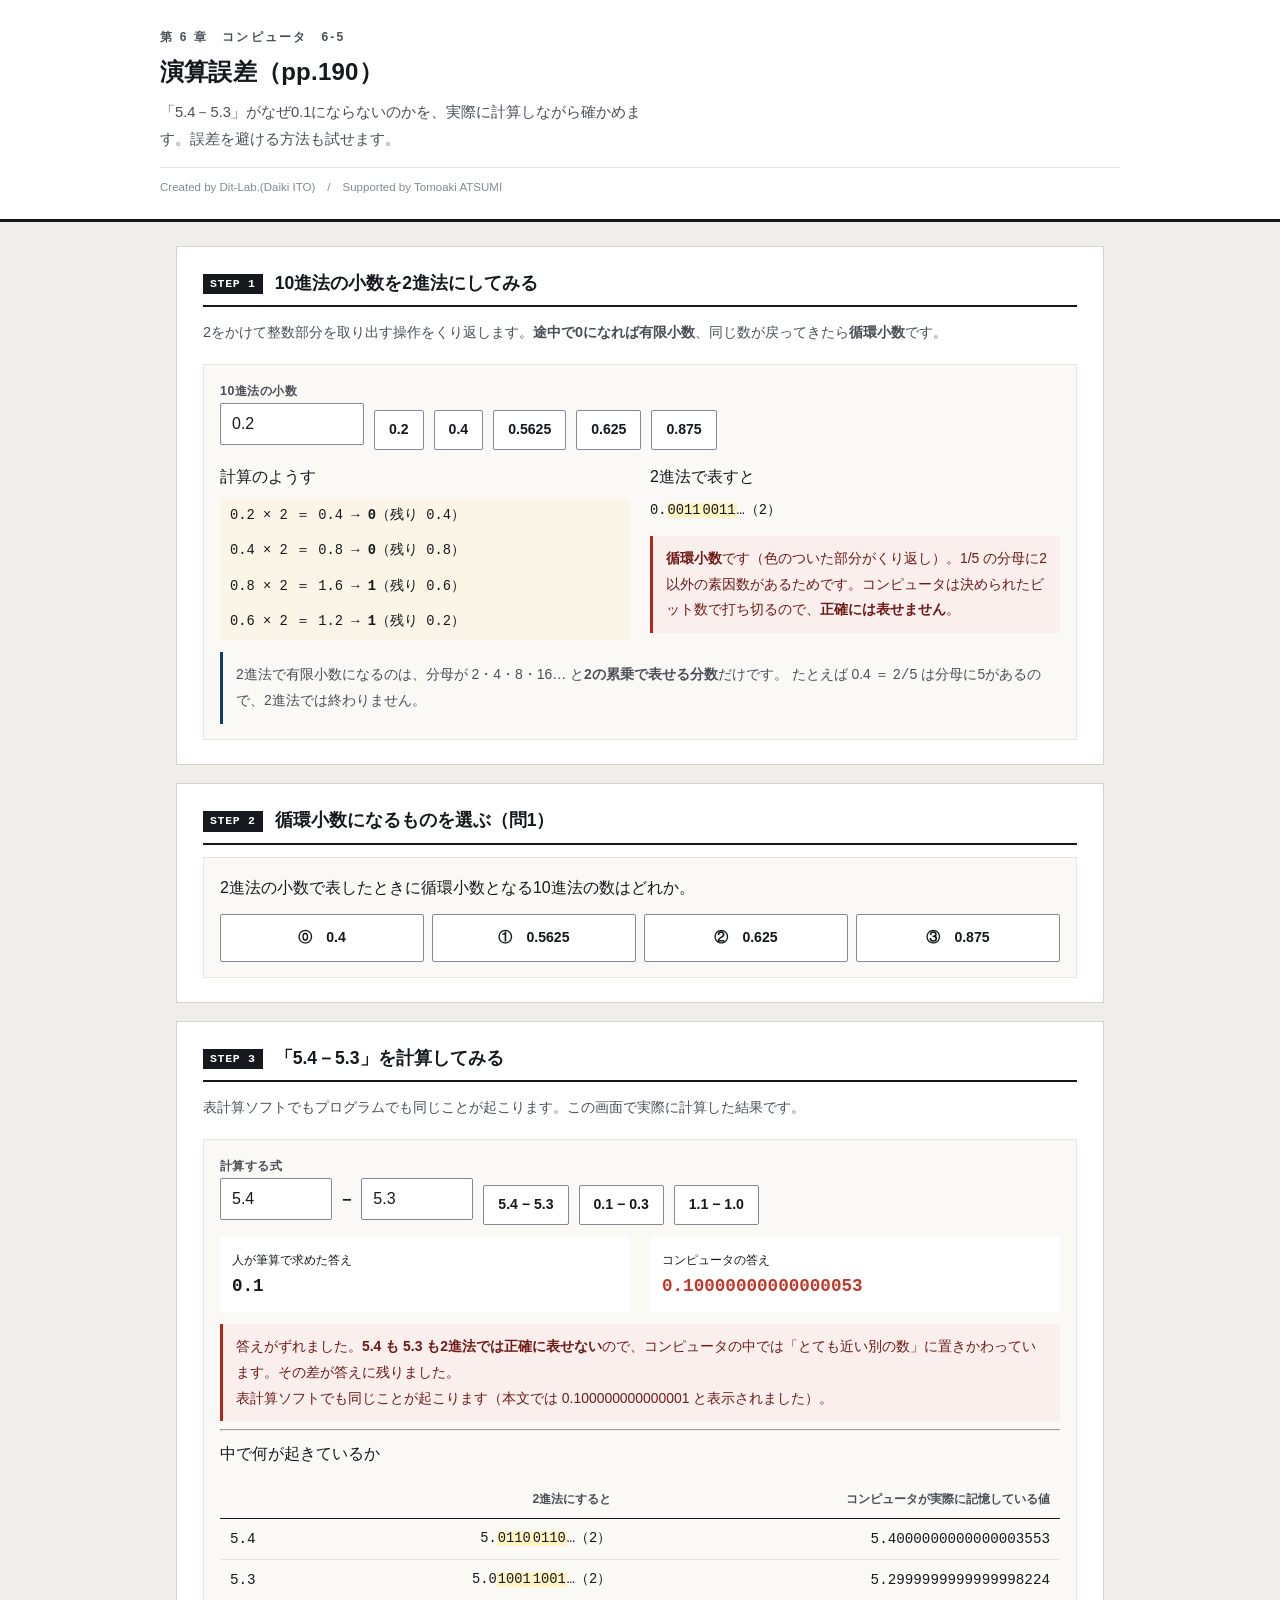
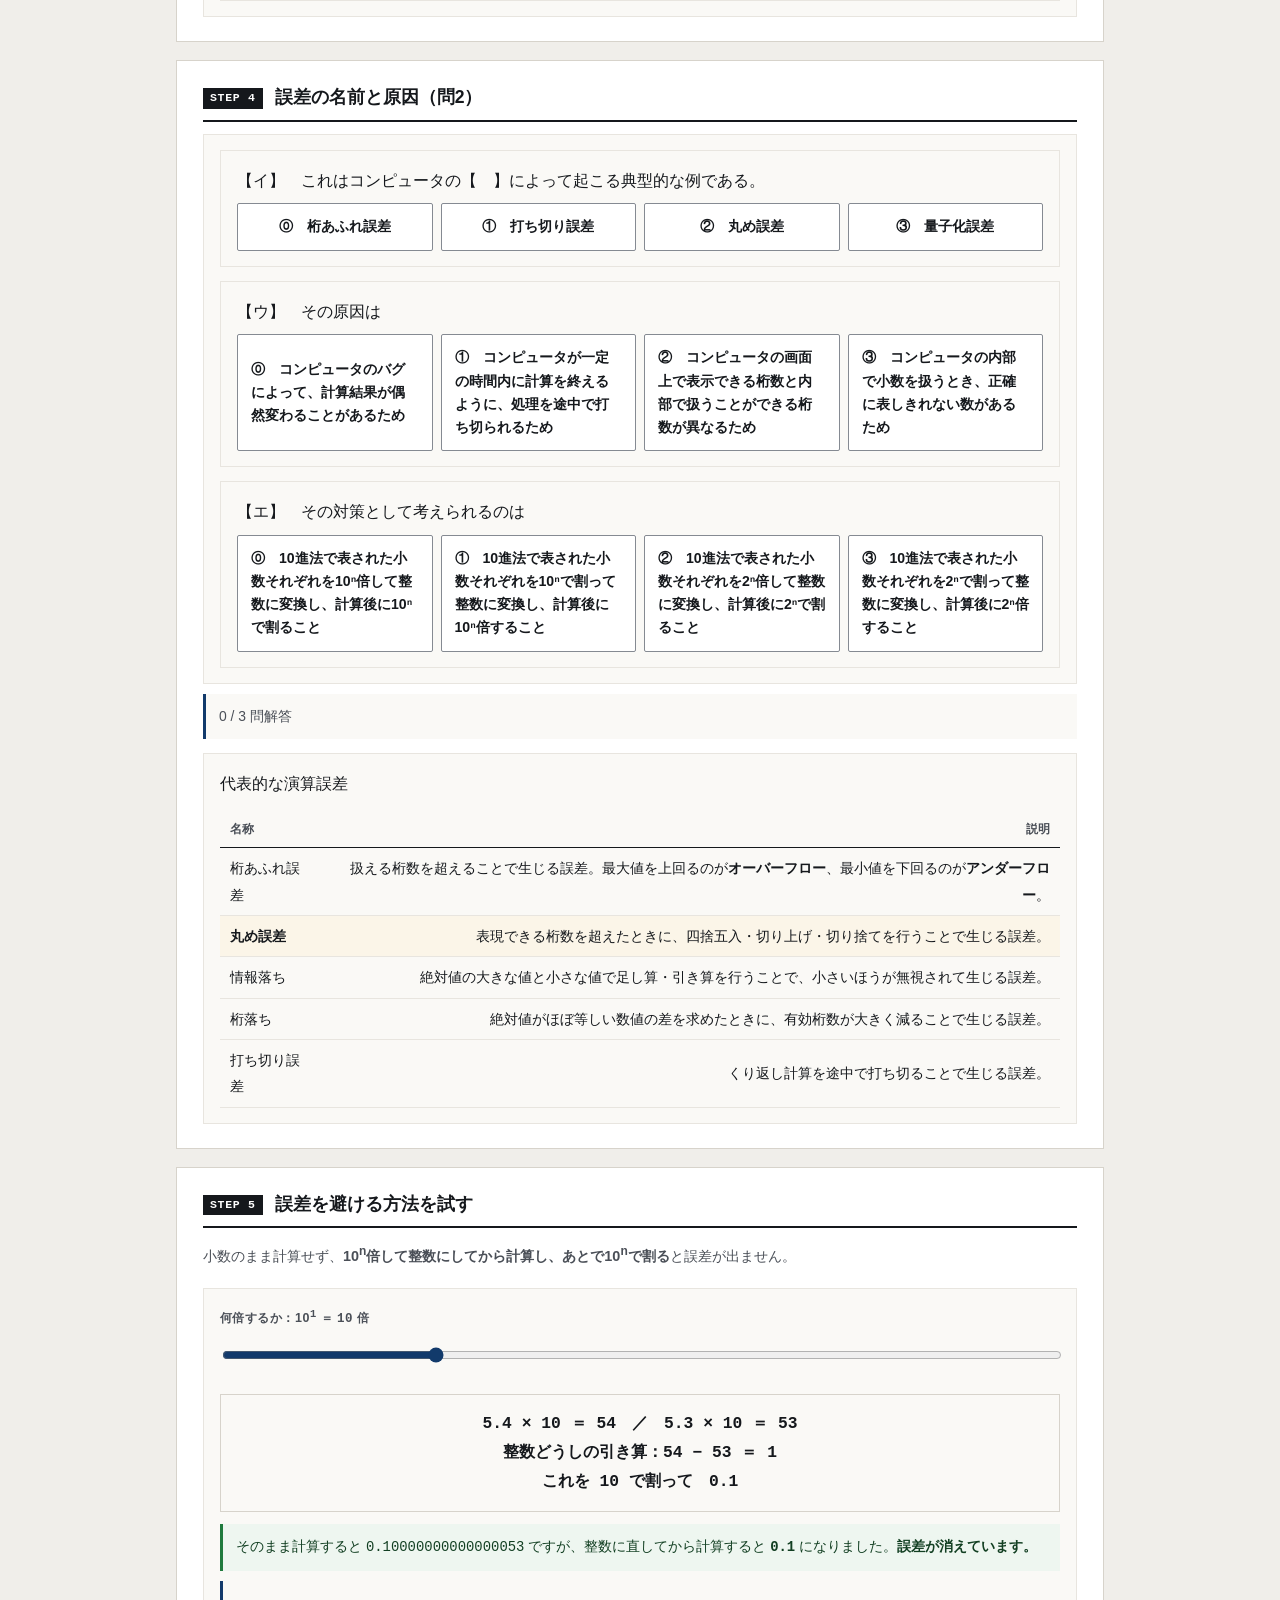
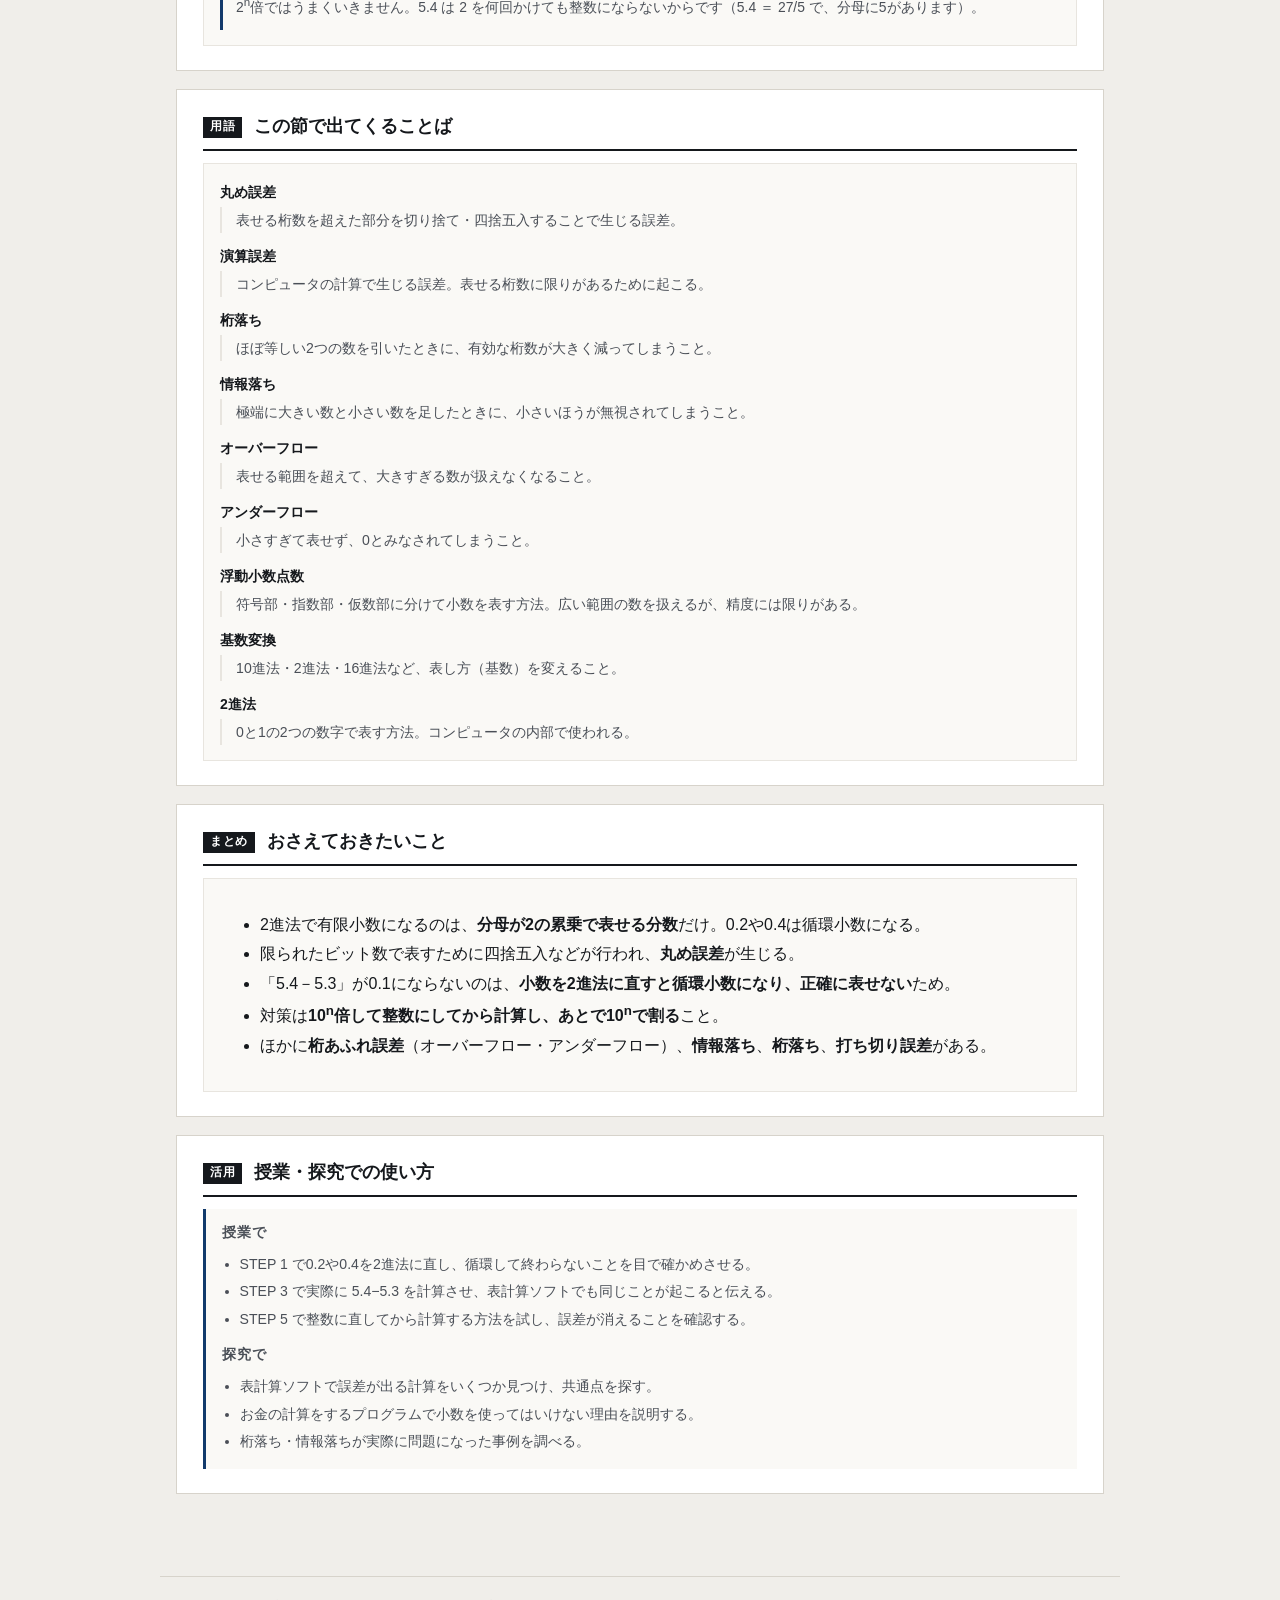
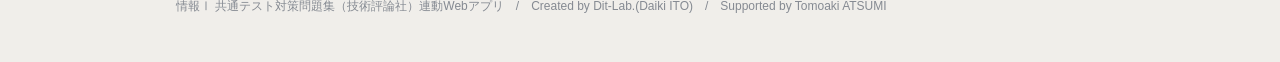
==== index.html @ af819f55 "feat: Streamlit版を静的Webアプリ化。2進法展開の循環判定・5.4−5.3の実演・整数化による回避を体験できるよう対応" ====
<!DOCTYPE html>
<html lang="ja">
<head>
<meta charset="UTF-8">
<meta name="viewport" content="width=device-width, initial-scale=1.0">
<title>演算誤差｜情報Ⅰ共通テスト対策問題集</title>
<meta name="description" content="「5.4－5.3」がなぜ0.1にならないのかを、実際に計算しながら確かめます。誤差を避ける方法も試せます。">
<link rel="icon" href="data:image/svg+xml,%3Csvg xmlns=%22http://www.w3.org/2000/svg%22 viewBox=%220 0 32 32%22%3E%3Crect width=%2232%22 height=%2232%22 fill=%22%2315181c%22/%3E%3Ctext x=%2216%22 y=%2222%22 font-size=%2218%22 font-family=%22monospace%22 fill=%22%23fff%22 text-anchor=%22middle%22%3E01%3C/text%3E%3C/svg%3E">
<link rel="stylesheet" href="css/style.css">
<link rel="stylesheet" href="css/app.css">
</head>
<body>

<header class="app-header">
  <div class="inner">
    <span class="eyebrow">第 6 章　コンピュータ　6-5</span>
    <h1>演算誤差（pp.190）</h1>
    <p class="lead">「5.4－5.3」がなぜ0.1にならないのかを、実際に計算しながら確かめます。誤差を避ける方法も試せます。</p>
    <p class="credit">Created by Dit-Lab.(Daiki ITO)　/　Supported by Tomoaki ATSUMI</p>
  </div>
</header>

<main class="wrap">
  <section class="step" id="step1">
    <h2><span class="no">STEP 1</span>10進法の小数を2進法にしてみる</h2>
    <p class="desc">2をかけて整数部分を取り出す操作をくり返します。<strong>途中で0になれば有限小数</strong>、同じ数が戻ってきたら<strong>循環小数</strong>です。</p>
    <div class="panel">
      <div class="btn-row" style="align-items:flex-end;flex-wrap:wrap;gap:10px">
        <label class="fld" for="decIn">10進法の小数<br>
          <input type="text" id="decIn" value="0.2" class="mono" style="width:9em"></label>
        <button class="btn" data-d="0.2">0.2</button>
        <button class="btn" data-d="0.4">0.4</button>
        <button class="btn" data-d="0.5625">0.5625</button>
        <button class="btn" data-d="0.625">0.625</button>
        <button class="btn" data-d="0.875">0.875</button>
      </div>
      <div class="grid c2" style="margin-top:12px">
        <div>
          <p class="qhead" style="margin:0 0 6px">計算のようす</p>
          <div class="expand" id="expBox"></div>
        </div>
        <div>
          <p class="qhead" style="margin:0 0 6px">2進法で表すと</p>
          <div class="bitstr" id="binOut">—</div>
          <div class="note" id="expNote" style="margin-top:12px"></div>
        </div>
      </div>
      <div class="note info" style="margin-top:12px">
        2進法で有限小数になるのは、分母が 2・4・8・16… と<strong>2の累乗で表せる分数</strong>だけです。
        たとえば 0.4 ＝ <span class="mono">2/5</span> は分母に5があるので、2進法では終わりません。
      </div>
    </div>
  </section>

  <section class="step" id="step2">
    <h2><span class="no">STEP 2</span>循環小数になるものを選ぶ（問1）</h2>
    <div class="panel">
      <p class="qhead">2進法の小数で表したときに循環小数となる10進法の数はどれか。</p>
      <div id="q1Choices" class="choice4"></div>
      <div class="note" id="q1Fb" hidden style="margin-top:10px"></div>
    </div>
  </section>

  <section class="step" id="step3">
    <h2><span class="no">STEP 3</span>「5.4－5.3」を計算してみる</h2>
    <p class="desc">表計算ソフトでもプログラムでも同じことが起こります。この画面で実際に計算した結果です。</p>
    <div class="panel">
      <div class="btn-row" style="align-items:flex-end;flex-wrap:wrap;gap:10px">
        <label class="fld" for="aIn">計算する式<br>
          <input type="text" id="aIn" value="5.4" class="mono" style="width:7em"></label>
        <span style="font-weight:700;padding-bottom:10px">−</span>
        <label class="fld" for="bIn"><br>
          <input type="text" id="bIn" value="5.3" class="mono" style="width:7em"></label>
        <button class="btn" data-p="5.4,5.3">5.4 − 5.3</button>
        <button class="btn" data-p="0.1,0.3">0.1 − 0.3</button>
        <button class="btn" data-p="1.1,1.0">1.1 − 1.0</button>
      </div>
      <div class="grid c2" style="margin-top:12px">
        <div class="cmpbox"><div class="lbl">人が筆算で求めた答え</div><div class="val" id="handAns">—</div></div>
        <div class="cmpbox ng"><div class="lbl">コンピュータの答え</div><div class="val" id="compAns">—</div></div>
      </div>
      <div class="note" id="calcNote" style="margin-top:12px"></div>
      <hr class="sep">
      <p class="qhead">中で何が起きているか</p>
      <div class="tbl-scroll"><table class="tbl" id="innerTable"></table></div>
    </div>
  </section>

  <section class="step" id="step4">
    <h2><span class="no">STEP 4</span>誤差の名前と原因（問2）</h2>
    <div class="panel" id="blankBox"></div>
    <div class="note" id="blankNote" style="margin-top:10px"></div>
    <div class="panel" style="margin-top:14px">
      <p class="qhead">代表的な演算誤差</p>
      <div class="tbl-scroll"><table class="tbl" id="errTable"></table></div>
    </div>
  </section>

  <section class="step" id="step5">
    <h2><span class="no">STEP 5</span>誤差を避ける方法を試す</h2>
    <p class="desc">小数のまま計算せず、<strong>10<sup>n</sup>倍して整数にしてから計算し、あとで10<sup>n</sup>で割る</strong>と誤差が出ません。</p>
    <div class="panel">
      <label class="fld" for="nPow">何倍するか：10<sup><span class="mono" id="nPowV">1</span></sup> ＝ <span class="mono" id="nPowN">10</span> 倍</label>
      <input type="range" id="nPow" min="0" max="4" step="1" value="1">
      <div class="eqbox" id="fixEq" style="margin-top:12px">—</div>
      <div class="note" id="fixNote" style="margin-top:12px"></div>
      <div class="note info" style="margin-top:10px">
        2<sup>n</sup>倍ではうまくいきません。5.4 は 2 を何回かけても整数にならないからです（5.4 ＝ 27/5 で、分母に5があります）。
      </div>
    </div>
  </section>

  <section class="step" id="glossary">
    <h2><span class="no">用語</span>この節で出てくることば</h2>
    <div class="panel"><div id="glossBox"></div></div>
  </section>

  <section class="step" id="wrap">
    <h2><span class="no">まとめ</span>おさえておきたいこと</h2>
    <div class="panel">
      <ul class="bullets">
        <li>2進法で有限小数になるのは、<strong>分母が2の累乗で表せる分数</strong>だけ。0.2や0.4は循環小数になる。</li>
        <li>限られたビット数で表すために四捨五入などが行われ、<strong>丸め誤差</strong>が生じる。</li>
        <li>「5.4－5.3」が0.1にならないのは、<strong>小数を2進法に直すと循環小数になり、正確に表せない</strong>ため。</li>
        <li>対策は<strong>10<sup>n</sup>倍して整数にしてから計算し、あとで10<sup>n</sup>で割る</strong>こと。</li>
        <li>ほかに<strong>桁あふれ誤差</strong>（オーバーフロー・アンダーフロー）、<strong>情報落ち</strong>、<strong>桁落ち</strong>、<strong>打ち切り誤差</strong>がある。</li>
      </ul>
    </div>
  </section>

  <section class="step">
    <h2><span class="no">活用</span>授業・探究での使い方</h2>
    <div class="use-note">
      <h3>授業で</h3>
      <ul>
        <li>STEP 1 で0.2や0.4を2進法に直し、循環して終わらないことを目で確かめさせる。</li>
        <li>STEP 3 で実際に 5.4−5.3 を計算させ、表計算ソフトでも同じことが起こると伝える。</li>
        <li>STEP 5 で整数に直してから計算する方法を試し、誤差が消えることを確認する。</li>
      </ul>
      <h3 style="margin-top:12px">探究で</h3>
      <ul>
        <li>表計算ソフトで誤差が出る計算をいくつか見つけ、共通点を探す。</li>
        <li>お金の計算をするプログラムで小数を使ってはいけない理由を説明する。</li>
        <li>桁落ち・情報落ちが実際に問題になった事例を調べる。</li>
      </ul>
    </div>
  </section>

</main>

<footer class="app-footer">
  情報Ⅰ 共通テスト対策問題集（技術評論社）連動Webアプリ　/　Created by Dit-Lab.(Daiki ITO)　/　Supported by Tomoaki ATSUMI
</footer>

<script src="js/tools.js"></script>
<script src="js/chart.js"></script>
<script src="js/terms.js"></script>
<script src="js/app.js"></script>
</body>
</html>
---- css/style.css ----
/* =========================================================
   情報Ⅰ 共通テスト対策問題集 — Web アプリ共通スタイル
   紙面（参考書）に寄せた設計。装飾色は使わず、色は意味を持つときだけ。
   ========================================================= */

:root{
  --paper:#ffffff;
  --paper-2:#faf9f6;      /* うすい紙 */
  --bg:#f0eeea;           /* 台紙 */
  --ink:#15181c;
  --ink-2:#4a4f57;
  --ink-3:#858a92;
  --rule:#d7d3cb;         /* 罫線 */
  --rule-2:#e8e5df;
  --accent:#123a6b;       /* 濃紺。主要操作と現在地だけに使う */
  --accent-w:#e9eef6;
  --zero:#c0392b;         /* 左＝0 */
  --one:#1d4ed8;          /* 右＝1 */
  --ok:#1f7a3d;   --ok-bg:#eef6f0;
  --ng:#b3261e;   --ng-bg:#fbefee;
  --warn:#8a5a00; --warn-bg:#fbf5e8;
  --font:"Hiragino Kaku Gothic ProN","Hiragino Sans","Yu Gothic Medium","Yu Gothic",
         "Noto Sans JP",Meiryo,-apple-system,BlinkMacSystemFont,sans-serif;
  --mono:"SFMono-Regular",Menlo,Consolas,"Courier New",monospace;
}

*{box-sizing:border-box}
[hidden]{display:none !important}
html{-webkit-text-size-adjust:100%}
body{
  margin:0; background:var(--bg); color:var(--ink);
  font-family:var(--font); font-size:16px; line-height:1.85;
  font-feature-settings:"palt" 1;
}
h1,h2,h3,h4{line-height:1.45; margin:0; font-weight:700}
p{margin:0 0 .75em} p:last-child{margin-bottom:0}
a{color:var(--accent)}

/* ---------- 標題 ---------- */
.app-header{background:var(--paper); border-bottom:3px solid var(--ink); padding:26px 20px 20px}
.app-header .inner{max-width:960px; margin:0 auto}
.app-header .eyebrow{
  font-size:.75rem; font-weight:700; color:var(--ink-2); letter-spacing:.18em;
  display:block; margin-bottom:7px;
}
.app-header h1{font-size:1.5rem; letter-spacing:.01em}
.app-header .lead{font-size:.92rem; color:var(--ink-2); margin-top:9px; max-width:60ch}
.app-header .credit{
  font-size:.72rem; color:var(--ink-3); margin-top:14px;
  padding-top:9px; border-top:1px solid var(--rule-2);
}

/* ---------- 版面 ---------- */
.wrap{max-width:960px; margin:0 auto; padding:24px 16px 64px}
.step{background:var(--paper); border:1px solid var(--rule); padding:24px 26px; margin-bottom:18px}
.step > h2{
  display:flex; align-items:baseline; gap:12px; font-size:1.1rem;
  padding-bottom:9px; border-bottom:2px solid var(--ink); margin-bottom:12px;
}
.step > h2 .no{
  flex:none; font-family:var(--mono); font-size:.72rem; font-weight:700;
  background:var(--ink); color:var(--paper); padding:2px 7px; letter-spacing:.06em;
  position:relative; top:-2px;
}
.step > .desc{color:var(--ink-2); font-size:.9rem; margin-bottom:18px}
.step[hidden]{display:none}

.grid{display:grid; gap:20px}
.grid > *{min-width:0}          /* 子の中身で列が広がるのを防ぐ */
@media(min-width:800px){ .grid.c2{grid-template-columns:1fr 1fr} }

.panel{border:1px solid var(--rule-2); background:var(--paper-2); padding:15px 16px; min-width:0}
.panel > h3{
  font-size:.8rem; font-weight:700; color:var(--ink-2); letter-spacing:.08em;
  margin-bottom:12px; padding-bottom:6px; border-bottom:1px solid var(--rule);
}

/* ---------- 部品 ---------- */
.btn{
  appearance:none; border:1px solid var(--ink-3); background:var(--paper); color:var(--ink);
  font-family:inherit; font-size:.88rem; font-weight:700; padding:8px 14px;
  border-radius:2px; cursor:pointer; min-height:40px; line-height:1.4;
  transition:background .12s, border-color .12s, color .12s;
}
.btn:hover:not(:disabled){background:var(--accent-w); border-color:var(--accent); color:var(--accent)}
.btn:disabled{opacity:.35; cursor:not-allowed}
.btn.primary{background:var(--accent); color:var(--paper); border-color:var(--accent)}
.btn.primary:hover:not(:disabled){background:#0d2c53; color:var(--paper)}
.btn.ghost{border-color:var(--rule); color:var(--ink-2)}
.btn.sm{font-size:.8rem; padding:5px 10px; min-height:34px}
.btn-row{display:flex; flex-wrap:wrap; gap:8px; align-items:center}

/* タブ（見出し下線式） */
.seg{display:flex; gap:0; border-bottom:1px solid var(--rule)}
.seg button{
  appearance:none; border:0; background:transparent; font-family:inherit; font-size:.88rem;
  font-weight:700; color:var(--ink-3); padding:9px 4px; margin-right:26px; cursor:pointer;
  border-bottom:3px solid transparent; margin-bottom:-1px; min-height:40px;
}
.seg button:hover{color:var(--ink-2)}
.seg button[aria-pressed="true"]{color:var(--ink); border-bottom-color:var(--accent)}

label.fld{display:block; font-size:.78rem; font-weight:700; color:var(--ink-2); margin-bottom:5px; letter-spacing:.04em}
input[type=text], textarea, input[type=number]{
  width:100%; font-family:inherit; font-size:1rem; color:var(--ink);
  border:1px solid var(--ink-3); border-radius:2px; padding:9px 11px;
  background:var(--paper); min-height:42px;
}
input:focus, textarea:focus{outline:2px solid var(--accent); outline-offset:-1px; border-color:var(--accent)}
.btn:focus-visible, .seg button:focus-visible, .node-card:focus-visible{outline:2px solid var(--accent); outline-offset:2px}
textarea{resize:vertical; line-height:1.7}
.mono{font-family:var(--mono)}

table.tbl{width:100%; border-collapse:collapse; font-size:.89rem}
table.tbl th, table.tbl td{border-bottom:1px solid var(--rule-2); padding:7px 10px; text-align:right}
table.tbl th:first-child, table.tbl td:first-child{text-align:left}
table.tbl thead th{border-bottom:1.5px solid var(--ink); font-size:.76rem; color:var(--ink-2); font-weight:700; white-space:nowrap}
.tbl-scroll{overflow-x:auto; -webkit-overflow-scrolling:touch; max-width:100%}

.note{padding:10px 13px; font-size:.87rem; border-left:3px solid var(--ink-3); background:var(--paper-2)}
.note.ok{background:var(--ok-bg); border-left-color:var(--ok); color:#123f22}
.note.ng{background:var(--ng-bg); border-left-color:var(--ng); color:#6d1a15}
.note.info{background:var(--paper-2); border-left-color:var(--accent); color:var(--ink-2)}
.note.warn{background:var(--warn-bg); border-left-color:var(--warn); color:#5c3d00}
.note[hidden]{display:none}

.badge{
  display:inline-block; font-size:.72rem; font-weight:700; padding:1px 7px;
  border:1px solid var(--rule); color:var(--ink-2); background:var(--paper); letter-spacing:.04em;
}

/* 数値は罫線で仕切るだけ。カードにしない */
.metrics{display:flex; flex-wrap:wrap; gap:0; border-top:1px solid var(--rule)}
.metric{flex:1 1 130px; padding:11px 14px 11px 0; border-right:1px solid var(--rule-2)}
.metric:last-child{border-right:0}
.metric .k{font-size:.74rem; color:var(--ink-3); font-weight:700; letter-spacing:.05em}
.metric .v{font-size:1.6rem; font-weight:700; line-height:1.3; font-family:var(--mono); letter-spacing:-.01em}
.metric .s{font-size:.76rem; color:var(--ink-2)}

.bit0{color:var(--zero); font-weight:700}
.bit1{color:var(--one); font-weight:700}

.app-footer{
  max-width:960px; margin:0 auto; padding:18px 16px 44px; color:var(--ink-3);
  font-size:.75rem; border-top:1px solid var(--rule);
}
.sr-only{position:absolute;width:1px;height:1px;overflow:hidden;clip:rect(0 0 0 0);white-space:nowrap}

@media(max-width:640px){
  body{font-size:15px}
  .app-header{padding:20px 16px 16px}
  .app-header h1{font-size:1.16rem}
  .wrap{padding:16px 12px 52px}
  .step{padding:18px 15px}
  .seg button{margin-right:18px; font-size:.84rem}
  .metric{flex-basis:50%; border-right:0}
}
@media (prefers-reduced-motion:reduce){ *{animation:none!important; transition:none!important} }

/* ---------- 自分のデータ・共有・印刷 ---------- */
.toolbar{display:flex; flex-wrap:wrap; gap:8px; align-items:center; margin-top:12px;
  padding-top:12px; border-top:1px solid var(--rule-2)}
.toolbar .hint{font-size:.78rem; color:var(--ink-3)}
.paste-area{width:100%; min-height:110px; font-family:var(--mono); font-size:.86rem}
.use-note{background:var(--paper-2); border-left:3px solid var(--accent); padding:14px 16px; font-size:.88rem}
.use-note h3{font-size:.86rem; letter-spacing:.06em; margin-bottom:8px; color:var(--ink-2)}
.use-note ol, .use-note ul{margin:0; padding-left:1.25em; line-height:1.95; color:var(--ink-2)}

@media print{
  body{background:#fff}
  .app-header{border-bottom:2px solid #000}
  .step{border:1px solid #bbb; break-inside:avoid; page-break-inside:avoid; margin-bottom:12px}
  .btn, .seg, .toolbar, input[type=range]{display:none !important}
  .note{border-left-width:2px}
  a[href]:after{content:""}
}

/* ---------- 入力グリッド ---------- */
.dg-scroll{overflow:auto; -webkit-overflow-scrolling:touch; border:1px solid var(--rule); background:var(--paper); max-height:420px}
table.dg{border-collapse:collapse; font-family:var(--mono); font-size:.9rem; min-width:100%}
table.dg th, table.dg td{border:1px solid var(--rule-2); padding:0}
table.dg thead th{background:var(--paper-2); position:sticky; top:0; z-index:2}
table.dg .dg-n{background:var(--paper-2); color:var(--ink-3); font-size:.76rem; font-weight:400;
  text-align:center; min-width:34px; padding:0 4px; position:sticky; left:0; z-index:1}
table.dg .dg-corner{background:var(--paper-2); min-width:34px; position:sticky; left:0; z-index:3}
table.dg .dg-act{background:var(--paper-2); width:34px}
.dg-h, .dg-c{width:100%; min-width:96px; border:0; background:transparent; font-family:inherit;
  font-size:.9rem; padding:8px 9px; color:var(--ink); min-height:38px}
.dg-h{font-weight:700; font-family:var(--font); font-size:.82rem; color:var(--ink-2)}
.dg-c.num{text-align:right}
.dg-c:focus, .dg-h:focus{outline:2px solid var(--accent); outline-offset:-2px; background:var(--accent-w)}
.dg-del{border:0; background:transparent; color:var(--ink-3); cursor:pointer; width:32px; height:34px; font-size:1rem}
.dg-del:hover{color:var(--ng)}
.dg-tools{display:flex; flex-wrap:wrap; gap:8px; align-items:center; margin-top:10px}
.dg-hint{font-size:.76rem; color:var(--ink-3)}

/* ---------- ファイル読み込み ---------- */
.filebox{display:flex; flex-wrap:wrap; gap:10px; align-items:center; padding:12px;
  border:1px dashed var(--rule); background:var(--paper-2)}
.filebox input[type=file]{font-size:.85rem; font-family:inherit; max-width:100%}
.filebox .sel{max-width:220px}
.filelabel{display:inline-flex; align-items:center; gap:6px; font-size:.85rem; font-weight:700;
  border:1px solid var(--ink-3); background:var(--paper); padding:8px 14px; border-radius:2px; cursor:pointer; min-height:40px}
.filelabel:hover{border-color:var(--accent); color:var(--accent); background:var(--accent-w)}
.filelabel input{display:none}

/* ---------- 用語解説 ---------- */
.term{position:relative; border-bottom:1.5px dotted var(--accent); cursor:help; color:var(--accent); font-weight:700}
.term .term-pop{display:none; position:absolute; left:0; top:1.7em; z-index:50; width:min(300px,78vw);
  background:var(--paper); border:1px solid var(--ink-3); box-shadow:0 6px 20px rgba(0,0,0,.14);
  padding:10px 12px; font-size:.82rem; font-weight:400; color:var(--ink-2); line-height:1.75;
  border-left:3px solid var(--accent); cursor:auto; text-align:left}
.term .term-pop b{display:block; color:var(--ink); font-size:.86rem; margin-bottom:3px}
.term.open .term-pop{display:block}
dl.gloss{margin:0; font-size:.88rem}
dl.gloss dt{font-weight:700; color:var(--ink); margin-top:10px}
dl.gloss dt:first-child{margin-top:0}
dl.gloss dd{margin:2px 0 0; color:var(--ink-2); line-height:1.85; padding-left:1em; border-left:2px solid var(--rule-2)}
@media print{ .term{border-bottom:0; color:inherit} .term .term-pop{display:none !important} }

/* ---------- スマホ・タブレット ---------- */
@media (max-width:1024px){
  /* iOS で入力時に画面が勝手に拡大するのを防ぐ（16px 未満だとズームする） */
  input[type=text], input[type=number], textarea, select, .dg-c, .dg-h{ font-size:16px }
  .dg-c, .dg-h{ min-width:110px }
}
@media (max-width:820px){
  .grid.c2{grid-template-columns:1fr}
  .dg-scroll{max-height:340px}
  .filebox{flex-direction:column; align-items:stretch}
  .filebox .sel{max-width:100%}
  .term .term-pop{left:auto; right:0; width:min(280px,86vw)}
}
@media (max-width:480px){
  .step > h2{font-size:1rem; flex-wrap:wrap}
  .metrics{gap:0}
  .metric{flex-basis:50%; padding-right:10px}
  .metric .v{font-size:1.3rem}
  .btn{padding:8px 12px}
  .dg-tools{gap:6px}
  .dg-hint{width:100%}
}
/* タッチ操作でのスクロールを滑らかに */
.tbl-scroll, .dg-scroll, .tree-box{ -webkit-overflow-scrolling:touch; overscroll-behavior-x:contain }

/* 幅指定つきの入力欄がスマートフォンではみ出さないようにする */
input[type=text], input[type=number], input[type=search], textarea, select{ max-width:100% }
.btn-row > label{ min-width:0; max-width:100% }
.btn-row > label input, .btn-row > label select{ max-width:100% }
---- css/app.css ----
.qhead{display:flex; justify-content:space-between; align-items:center; margin-bottom:12px}
.card-q{border:1px solid var(--rule); background:var(--paper); padding:18px; margin-bottom:14px}
.q-scene{font-size:1rem; font-weight:700; line-height:1.9}
.choice4{display:grid; gap:8px; grid-template-columns:repeat(auto-fit,minmax(160px,1fr))}
.choice4 .btn{text-align:left; line-height:1.65; padding:11px 13px}
.choice4 .btn.correct{background:var(--ok-bg); border-color:var(--ok); color:var(--ok)}
.choice4 .btn.wrong{background:var(--ng-bg); border-color:var(--ng); color:var(--ng)}
.choice4.locked{pointer-events:none}
.sel{width:100%; font-family:inherit; font-size:.95rem; padding:9px 11px; min-height:42px;
  border:1px solid var(--ink-3); border-radius:2px; background:var(--paper); color:var(--ink)}
input[type=range]{width:100%; accent-color:var(--accent); height:34px}
.why{font-size:.85rem; color:var(--ink-2); line-height:1.85}
.eqbox{font-family:var(--mono); font-size:1.02rem; font-weight:700; text-align:center; padding:14px;
  border:1px solid var(--rule); background:var(--paper-2); line-height:1.8}
.blankin{border:1.5px solid var(--accent); background:#fff; padding:6px 8px; text-align:center;
  font-family:var(--mono); min-height:38px; font-size:.95rem; max-width:120px}
.blankin.ok{border-color:var(--ok); background:var(--ok-bg)}
.blankin.ng{border-color:var(--ng); background:var(--ng-bg)}
table.tbl td .blankin{width:100%; max-width:none}

/* --- 6-5 演算誤差 --- */
.expand{border:1px solid var(--line);border-radius:3px;overflow:hidden;font-family:var(--mono);font-size:.86rem}
.expand > div{padding:5px 10px;border-top:1px solid var(--line)}
.expand > div:first-child{border-top:0}
.expand > div.rep{background:var(--warn-bg)}
.bitstr{font-family:var(--mono);font-size:.86rem;word-break:break-all;line-height:1.9}
.bitstr .r{background:#fff3c4;padding:0 1px}
.cmpbox{border:1px solid var(--line);border-radius:3px;padding:12px;background:#fff}
.cmpbox .lbl{font-size:.78rem;color:var(--muted)}
.cmpbox .val{font:700 1.1rem/1.6 var(--mono);word-break:break-all}
.cmpbox.ng .val{color:#c0392b}
.cmpbox.ok .val{color:#1f7a3d}
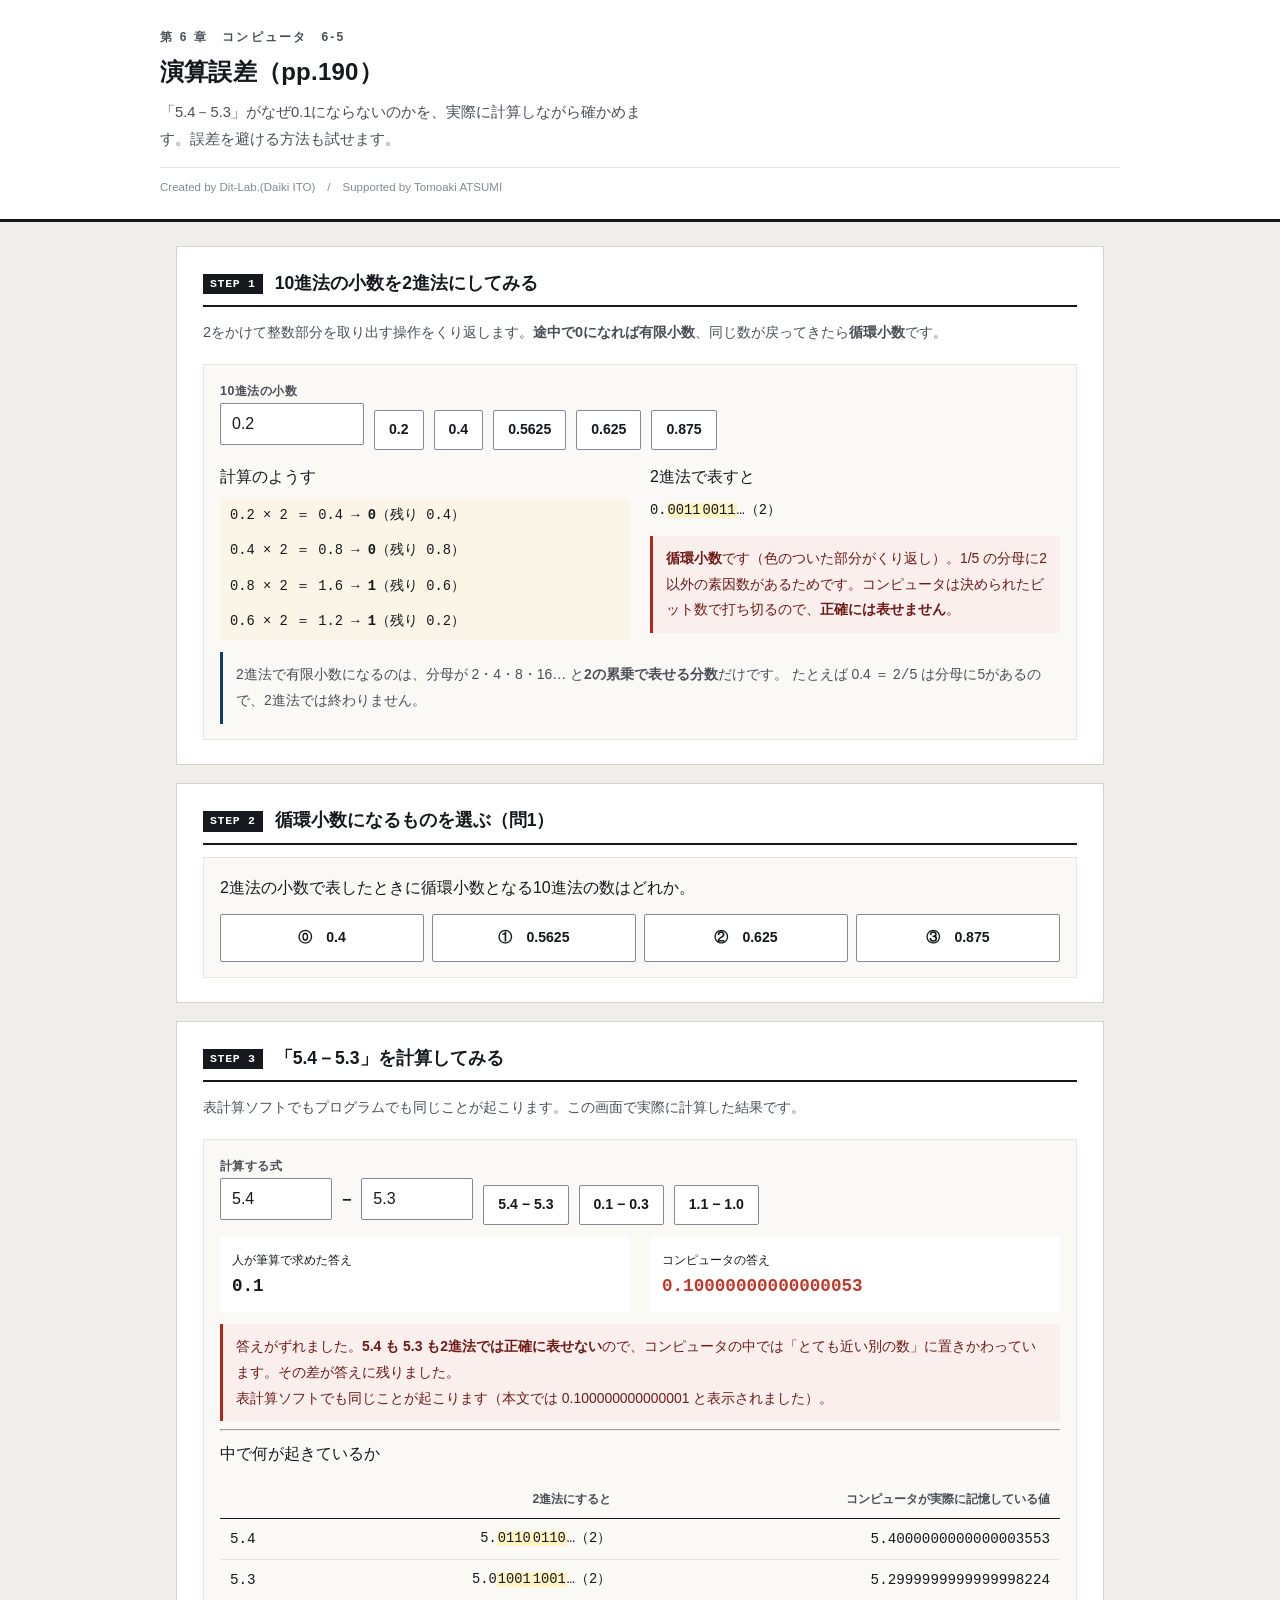
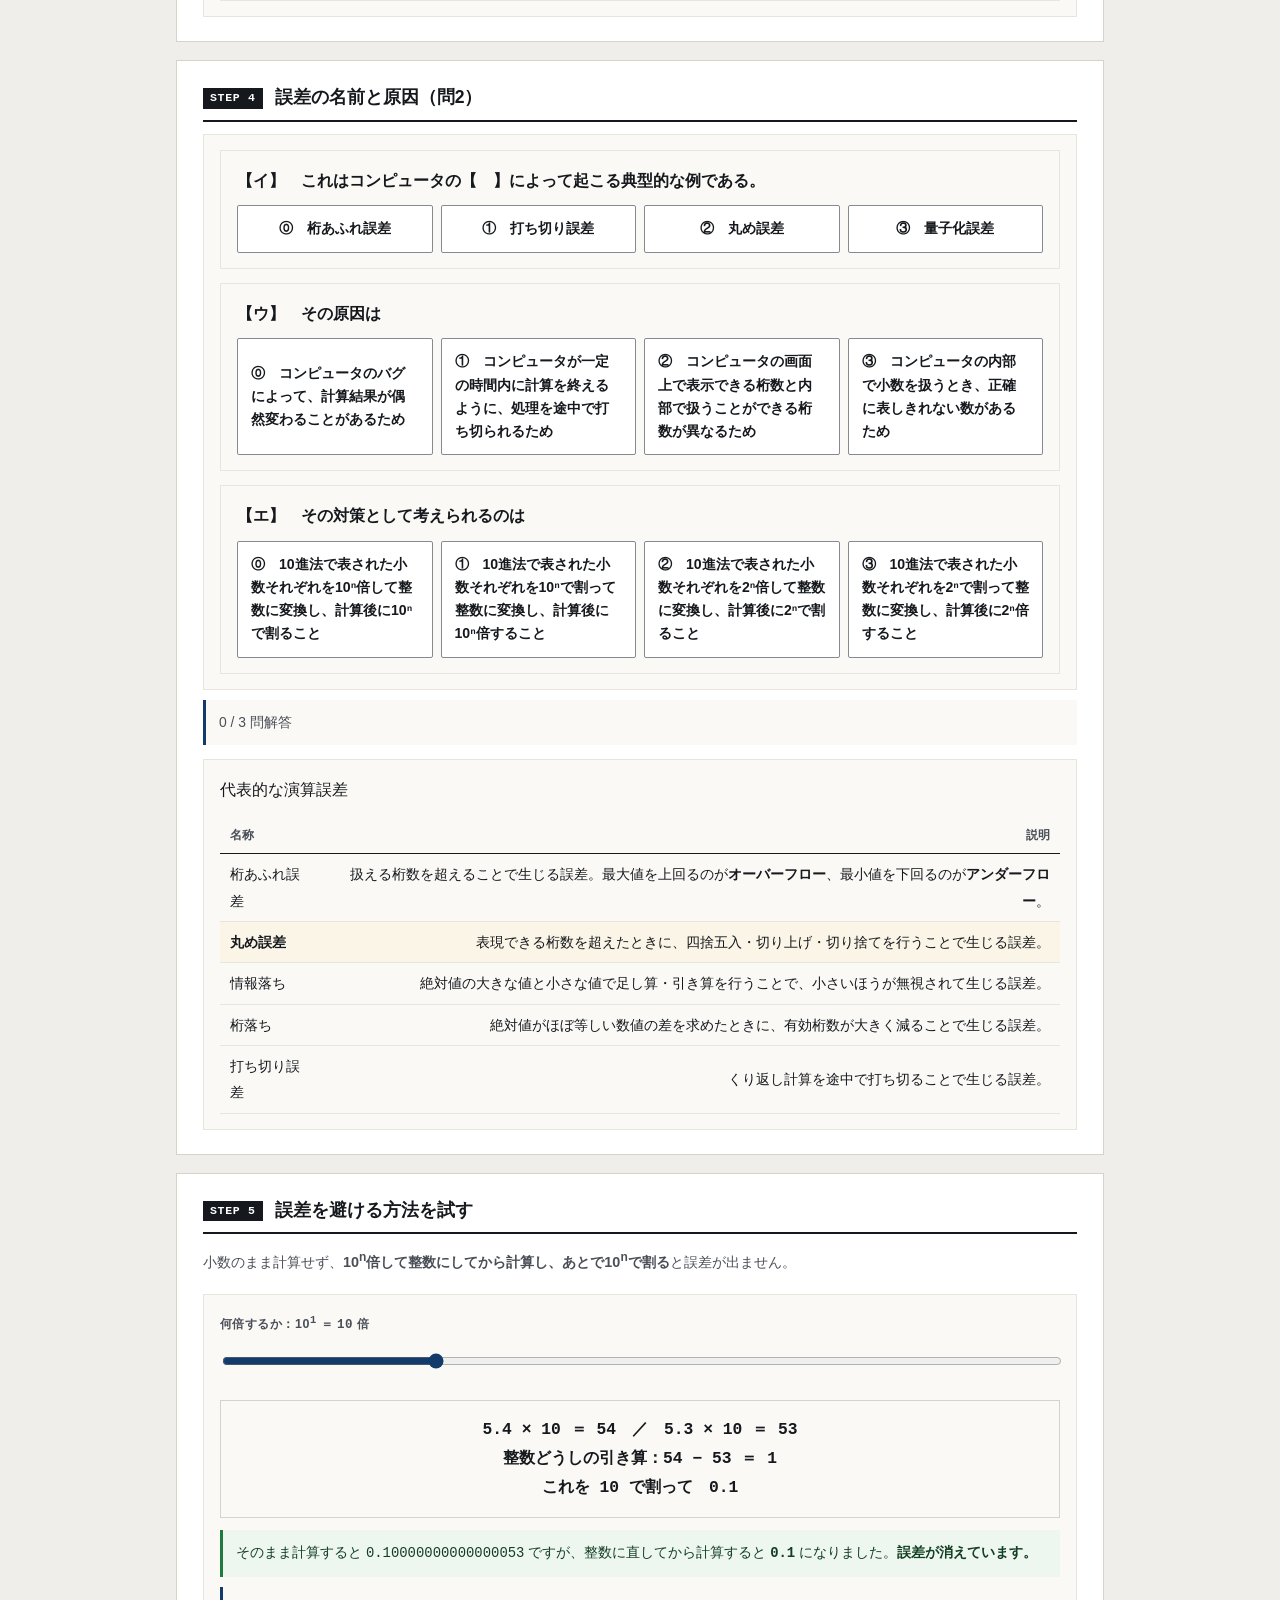
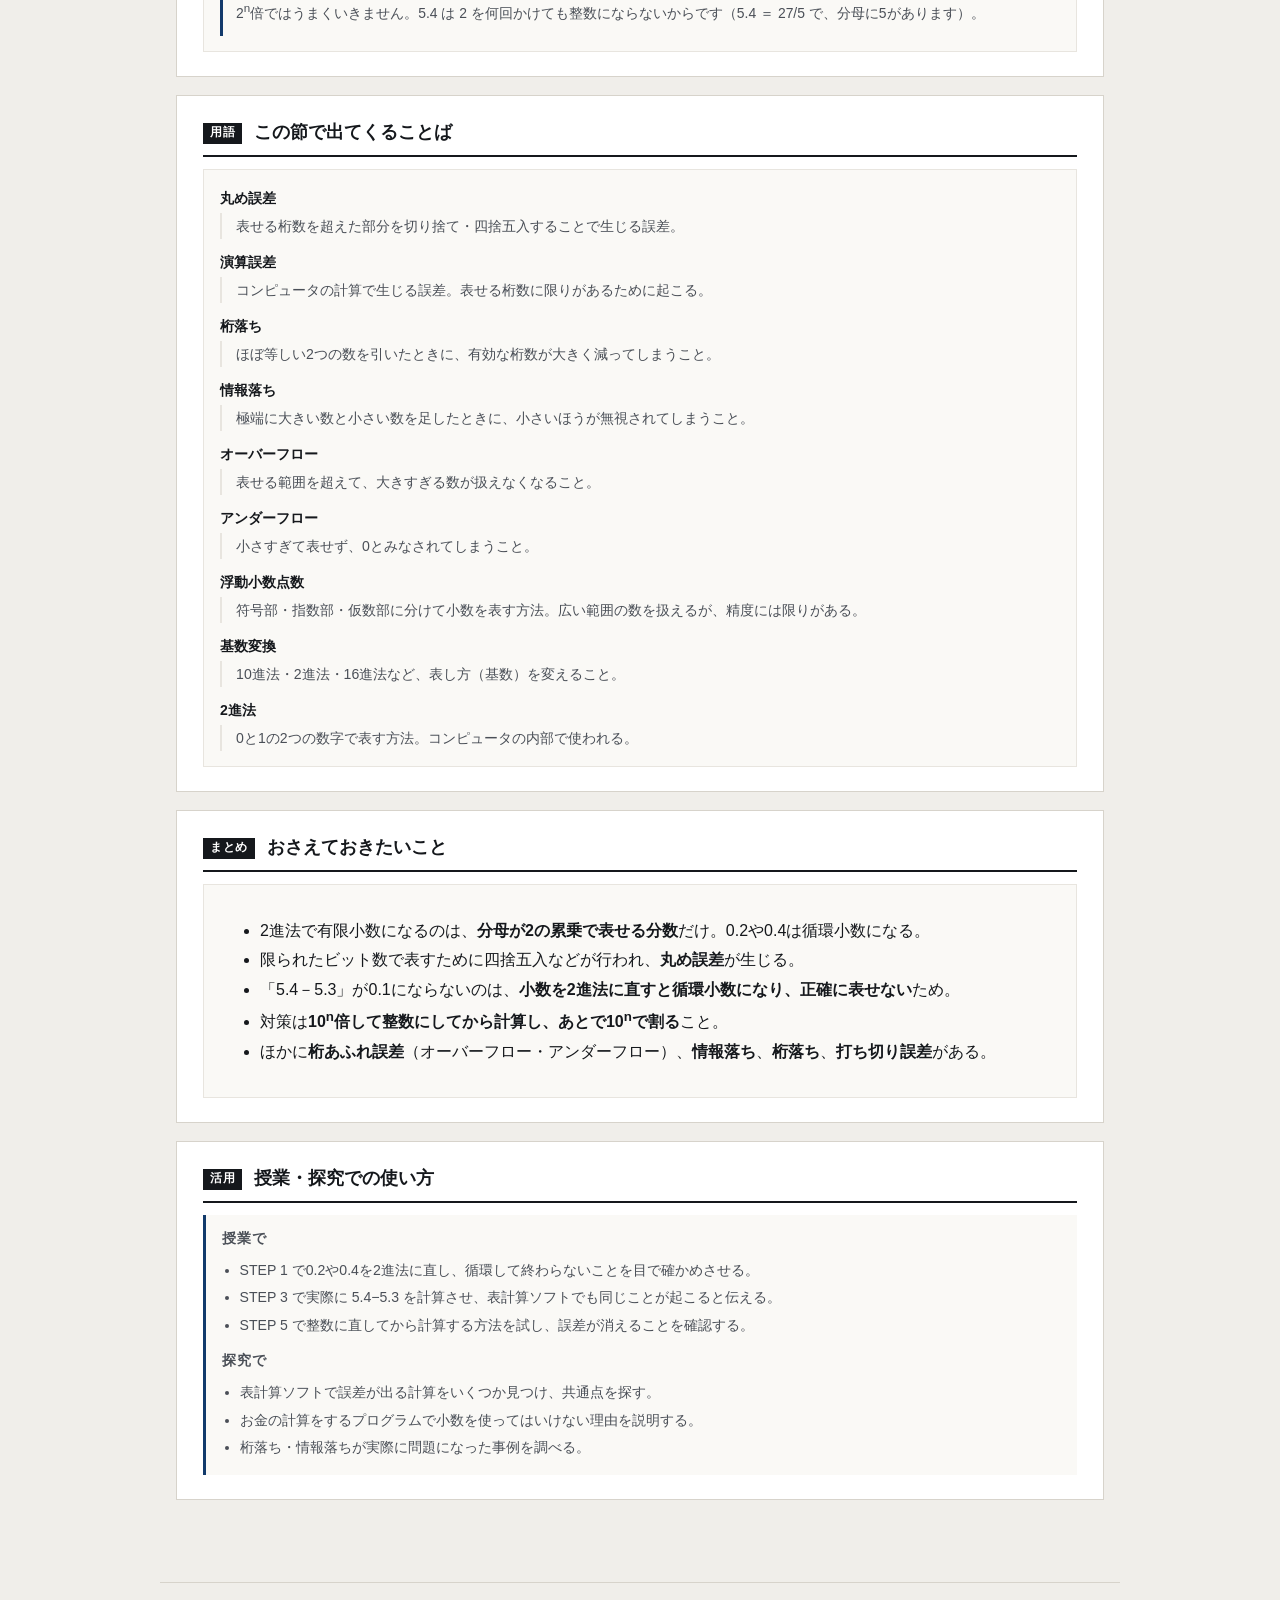
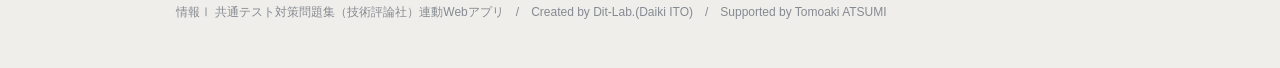
==== commit 5cad97f5: "fix: 設問見出しのレイアウト不具合を修正（.qhead→.pq）" ====
--- a/index.html
+++ b/index.html
@@ -6,8 +6,8 @@
 <title>演算誤差｜情報Ⅰ共通テスト対策問題集</title>
 <meta name="description" content="「5.4－5.3」がなぜ0.1にならないのかを、実際に計算しながら確かめます。誤差を避ける方法も試せます。">
 <link rel="icon" href="data:image/svg+xml,%3Csvg xmlns=%22http://www.w3.org/2000/svg%22 viewBox=%220 0 32 32%22%3E%3Crect width=%2232%22 height=%2232%22 fill=%22%2315181c%22/%3E%3Ctext x=%2216%22 y=%2222%22 font-size=%2218%22 font-family=%22monospace%22 fill=%22%23fff%22 text-anchor=%22middle%22%3E01%3C/text%3E%3C/svg%3E">
-<link rel="stylesheet" href="css/style.css">
-<link rel="stylesheet" href="css/app.css">
+<link rel="stylesheet" href="css/style.css?v=ea93572e">
+<link rel="stylesheet" href="css/app.css?v=4295bcca">
 </head>
 <body>
 
@@ -152,9 +152,7 @@
   情報Ⅰ 共通テスト対策問題集（技術評論社）連動Webアプリ　/　Created by Dit-Lab.(Daiki ITO)　/　Supported by Tomoaki ATSUMI
 </footer>
 
-<script src="js/tools.js"></script>
-<script src="js/chart.js"></script>
-<script src="js/terms.js"></script>
-<script src="js/app.js"></script>
+<script src="js/terms.js?v=31ea8772"></script>
+<script src="js/app.js?v=6a1f8d3b"></script>
 </body>
 </html>
--- a/css/style.css
+++ b/css/style.css
@@ -68,6 +68,7 @@
 .grid{display:grid; gap:20px}
 .grid > *{min-width:0}          /* 子の中身で列が広がるのを防ぐ */
 @media(min-width:800px){ .grid.c2{grid-template-columns:1fr 1fr} }
+@media(min-width:800px){ .grid.c21{grid-template-columns:1.45fr 1fr} }
 
 .panel{border:1px solid var(--rule-2); background:var(--paper-2); padding:15px 16px; min-width:0}
 .panel > h3{
@@ -225,7 +226,7 @@
   .dg-c, .dg-h{ min-width:110px }
 }
 @media (max-width:820px){
-  .grid.c2{grid-template-columns:1fr}
+  .grid.c2,.grid.c21{grid-template-columns:1fr}
   .dg-scroll{max-height:340px}
   .filebox{flex-direction:column; align-items:stretch}
   .filebox .sel{max-width:100%}
@@ -247,3 +248,33 @@
 input[type=text], input[type=number], input[type=search], textarea, select{ max-width:100% }
 .btn-row > label{ min-width:0; max-width:100% }
 .btn-row > label input, .btn-row > label select{ max-width:100% }
+
+/* 共通：○×判定・並べかえ（quiz.js 用） */
+.abcde{border:1px solid var(--rule); border-radius:3px; overflow:hidden}
+.abcde > div{border-top:1px solid var(--rule); padding:10px 12px}
+.abcde > div:first-child{border-top:0}
+.abcde .st{display:flex; gap:10px; align-items:flex-start; flex-wrap:wrap}
+.abcde .st .k{font-weight:700; font-family:var(--mono); min-width:1.4em}
+.abcde .st .t{flex:1; min-width:12em}
+.abcde .jb{display:flex; gap:6px}
+.abcde .jb .btn{min-width:3.4em; padding:6px 10px; text-align:center}
+.prep{display:grid; grid-template-columns:repeat(auto-fit,minmax(150px,1fr)); gap:10px; margin-top:10px}
+.prep .slot{border:1px dashed var(--ink-3); border-radius:3px; padding:10px; min-height:92px; background:var(--paper)}
+.prep .slot.filled{border-style:solid}
+.prep .slot .tag{font:700 .74rem/1.4 var(--mono); color:var(--accent); display:block; margin-bottom:6px}
+.prep .slot .txt{font-size:.86rem; line-height:1.7}
+.cards{display:flex; flex-wrap:wrap; gap:8px; margin-top:10px}
+.cards .c{border:1px solid var(--ink-3); border-radius:3px; padding:9px 12px; background:var(--paper);
+  cursor:pointer; font-size:.88rem; max-width:100%; text-align:left; font-family:inherit; color:var(--ink)}
+.cards .c:hover{background:var(--warn-bg)}
+.cards .c.used{opacity:.35; pointer-events:none}
+
+/* --- 予想してから実行 --- */
+.pmark{display:inline-block; background:var(--accent); color:#fff; font-size:.7rem; font-weight:700;
+  letter-spacing:.08em; padding:2px 7px; border-radius:2px; margin-right:8px; vertical-align:2px}
+input.pin{font-size:1.05rem; padding:7px 10px; border:1px solid var(--rule); border-radius:3px;
+  width:9em; max-width:100%; background:#fff}
+.btn-row .unit{color:var(--muted); font-size:.9rem}
+.choice4 .btn.on{border-color:var(--accent); box-shadow:inset 0 0 0 1px var(--accent); font-weight:700}
+/* 設問文の見出し（flex ではなく通常の段落。.qhead は左右振り分け用なので用途が別） */
+.pq{margin:0 0 10px; font-weight:700; line-height:1.85}
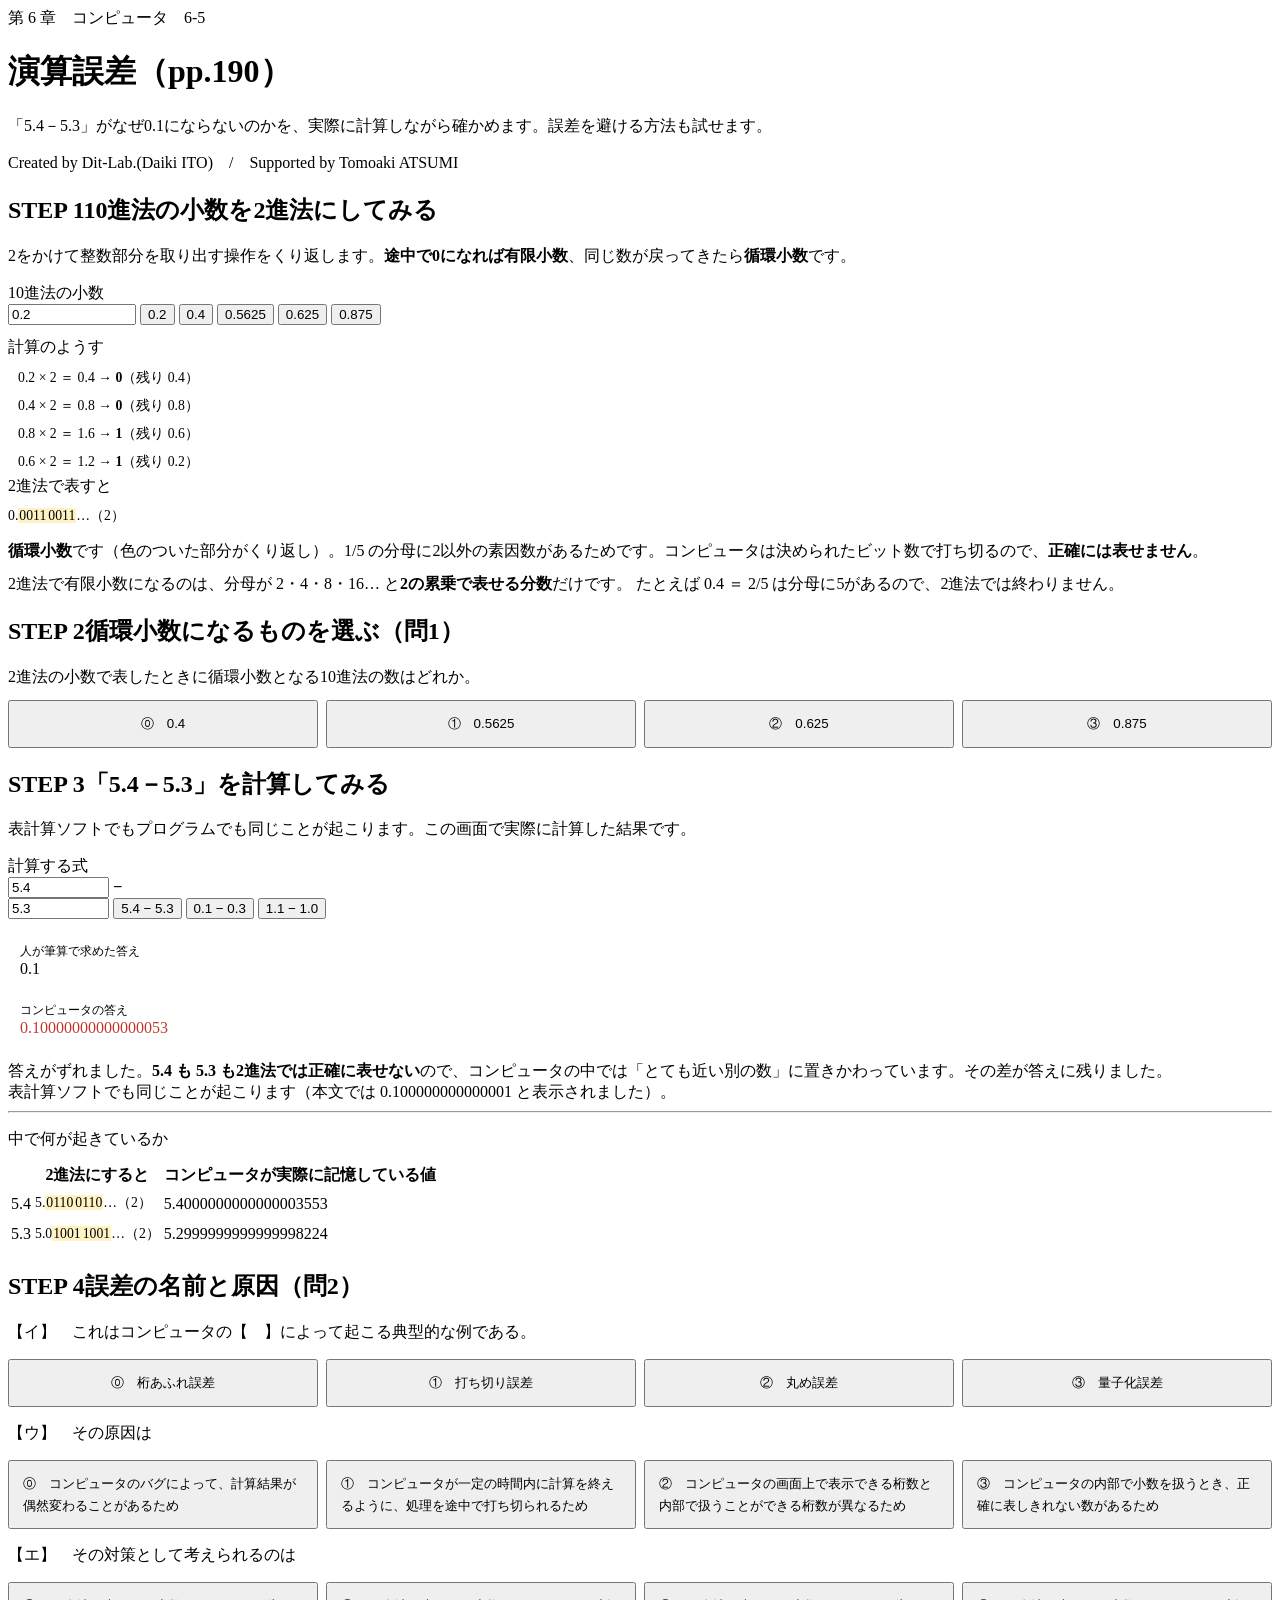
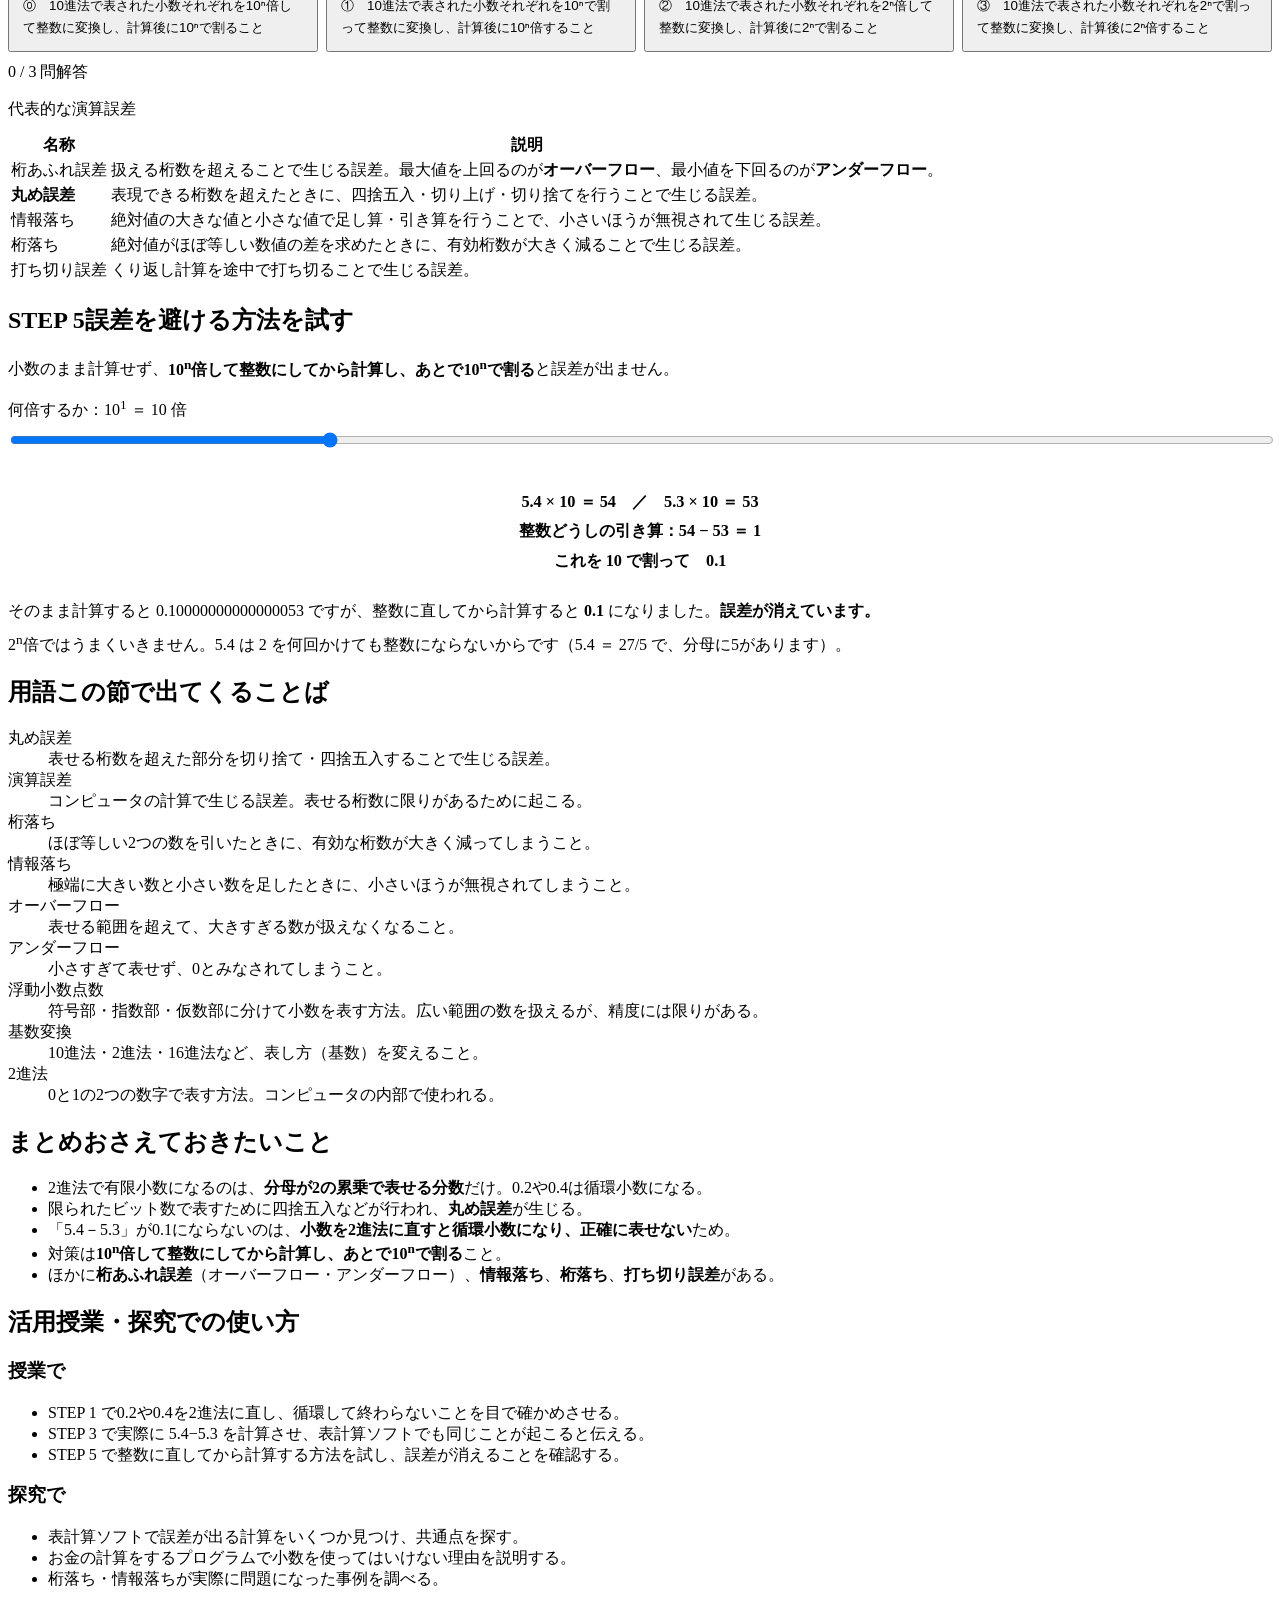
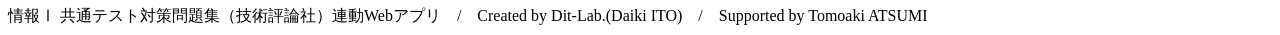
==== commit 91787f08: "fix: 解説文が折り返さず画面からはみ出す場合がある不具合を修正" ====
--- a/index.html
+++ b/index.html
@@ -6,7 +6,7 @@
 <title>演算誤差｜情報Ⅰ共通テスト対策問題集</title>
 <meta name="description" content="「5.4－5.3」がなぜ0.1にならないのかを、実際に計算しながら確かめます。誤差を避ける方法も試せます。">
 <link rel="icon" href="data:image/svg+xml,%3Csvg xmlns=%22http://www.w3.org/2000/svg%22 viewBox=%220 0 32 32%22%3E%3Crect width=%2232%22 height=%2232%22 fill=%22%2315181c%22/%3E%3Ctext x=%2216%22 y=%2222%22 font-size=%2218%22 font-family=%22monospace%22 fill=%22%23fff%22 text-anchor=%22middle%22%3E01%3C/text%3E%3C/svg%3E">
-<link rel="stylesheet" href="css/style.css?v=ea93572e">
+<link rel="stylesheet" href="css/style.css?v=1b60c856">
 <link rel="stylesheet" href="css/app.css?v=4295bcca">
 </head>
 <body>
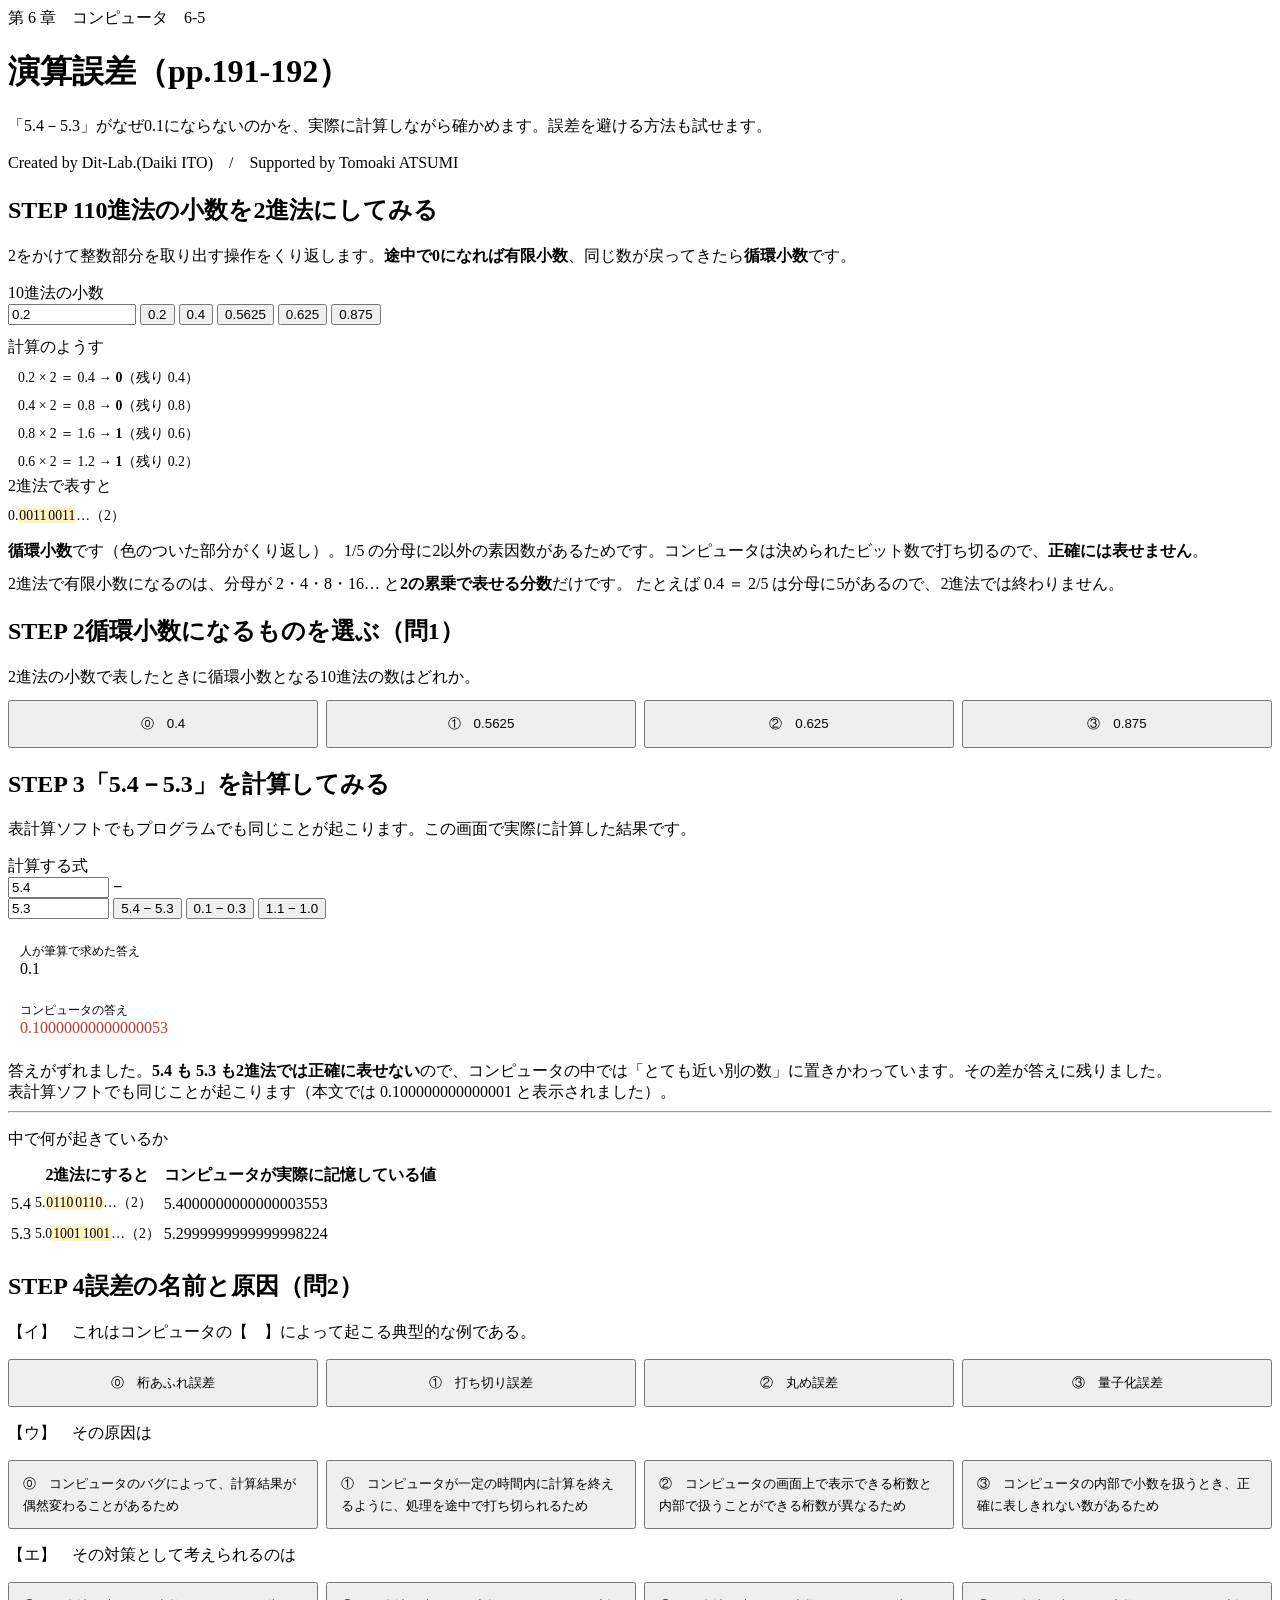
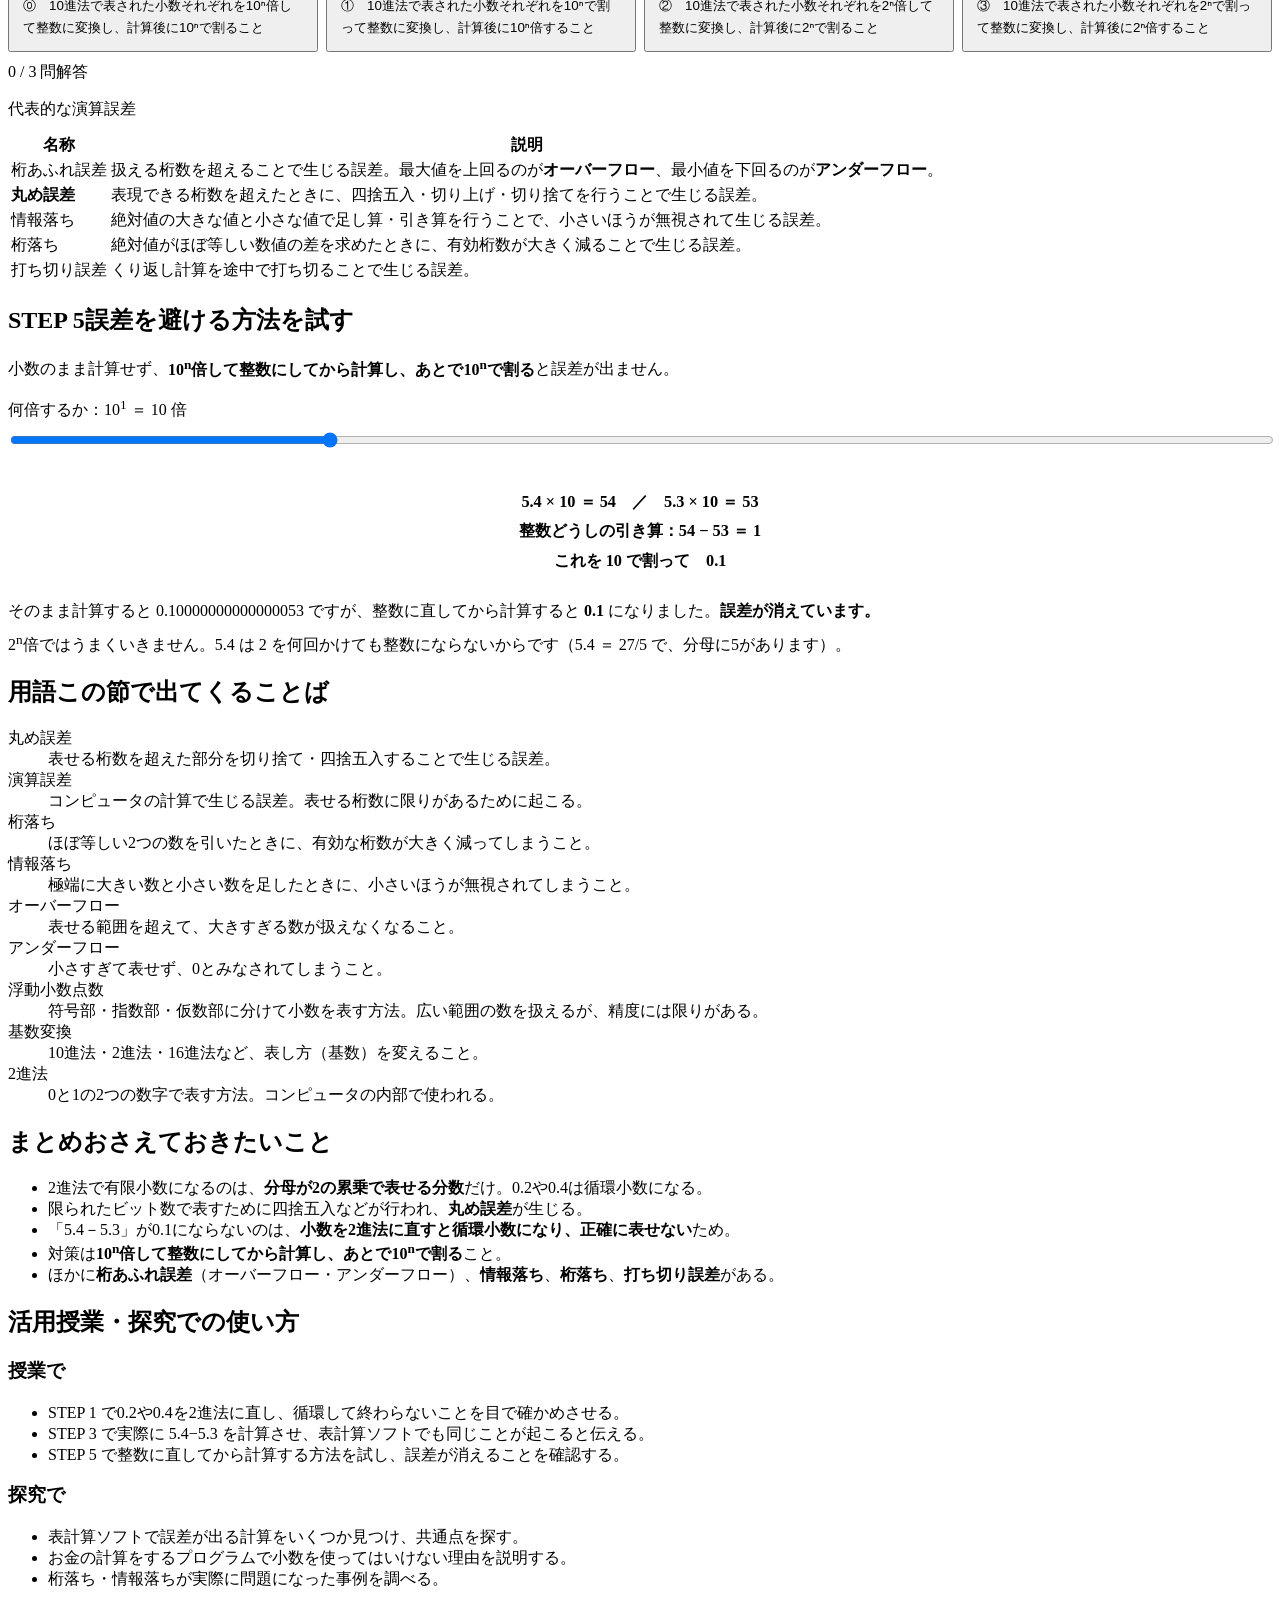
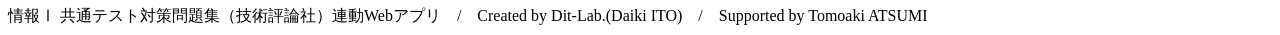
==== commit 1d14dd95: "fix: タイトルのページ数表記を台割・最終原稿に合わせて修正" ====
--- a/index.html
+++ b/index.html
@@ -6,7 +6,7 @@
 <title>演算誤差｜情報Ⅰ共通テスト対策問題集</title>
 <meta name="description" content="「5.4－5.3」がなぜ0.1にならないのかを、実際に計算しながら確かめます。誤差を避ける方法も試せます。">
 <link rel="icon" href="data:image/svg+xml,%3Csvg xmlns=%22http://www.w3.org/2000/svg%22 viewBox=%220 0 32 32%22%3E%3Crect width=%2232%22 height=%2232%22 fill=%22%2315181c%22/%3E%3Ctext x=%2216%22 y=%2222%22 font-size=%2218%22 font-family=%22monospace%22 fill=%22%23fff%22 text-anchor=%22middle%22%3E01%3C/text%3E%3C/svg%3E">
-<link rel="stylesheet" href="css/style.css?v=1b60c856">
+<link rel="stylesheet" href="css/style.css?v=bdbb3cb0">
 <link rel="stylesheet" href="css/app.css?v=4295bcca">
 </head>
 <body>
@@ -14,7 +14,7 @@
 <header class="app-header">
   <div class="inner">
     <span class="eyebrow">第 6 章　コンピュータ　6-5</span>
-    <h1>演算誤差（pp.190）</h1>
+    <h1>演算誤差（pp.191-192）</h1>
     <p class="lead">「5.4－5.3」がなぜ0.1にならないのかを、実際に計算しながら確かめます。誤差を避ける方法も試せます。</p>
     <p class="credit">Created by Dit-Lab.(Daiki ITO)　/　Supported by Tomoaki ATSUMI</p>
   </div>
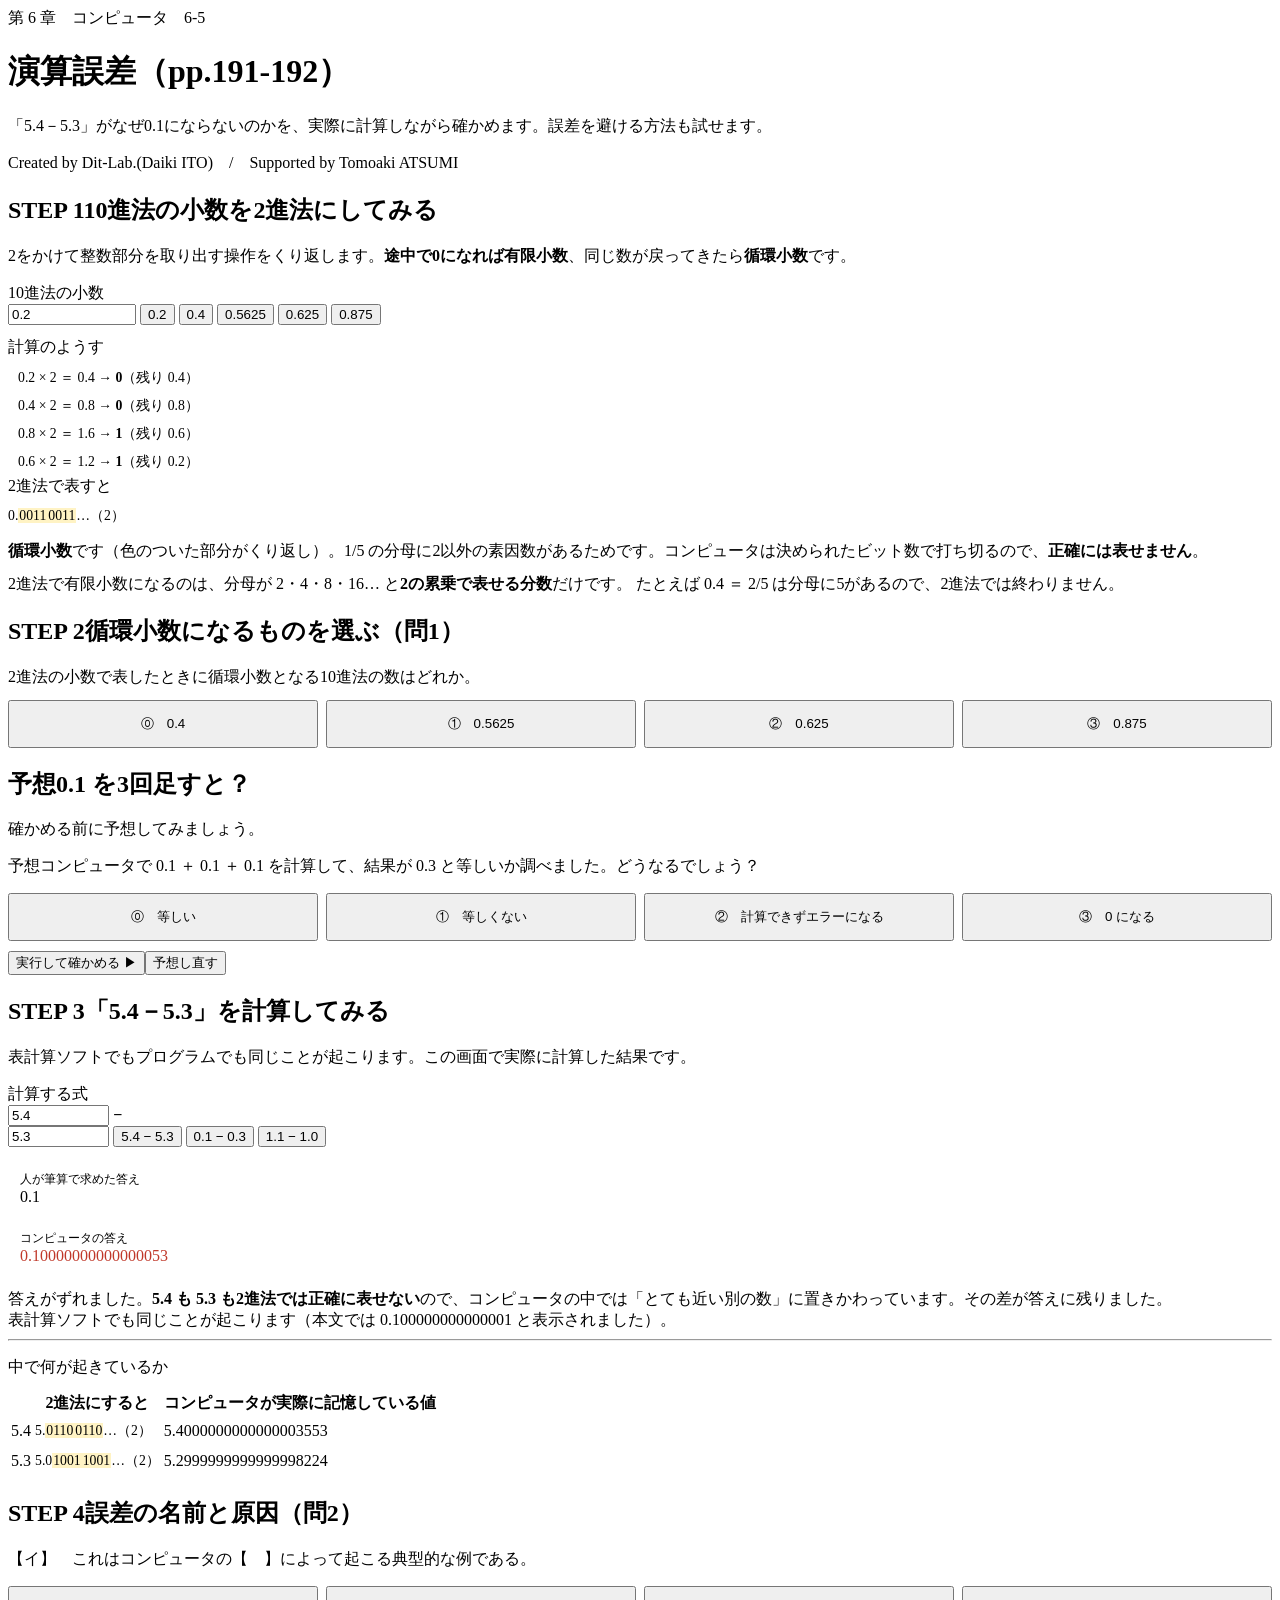
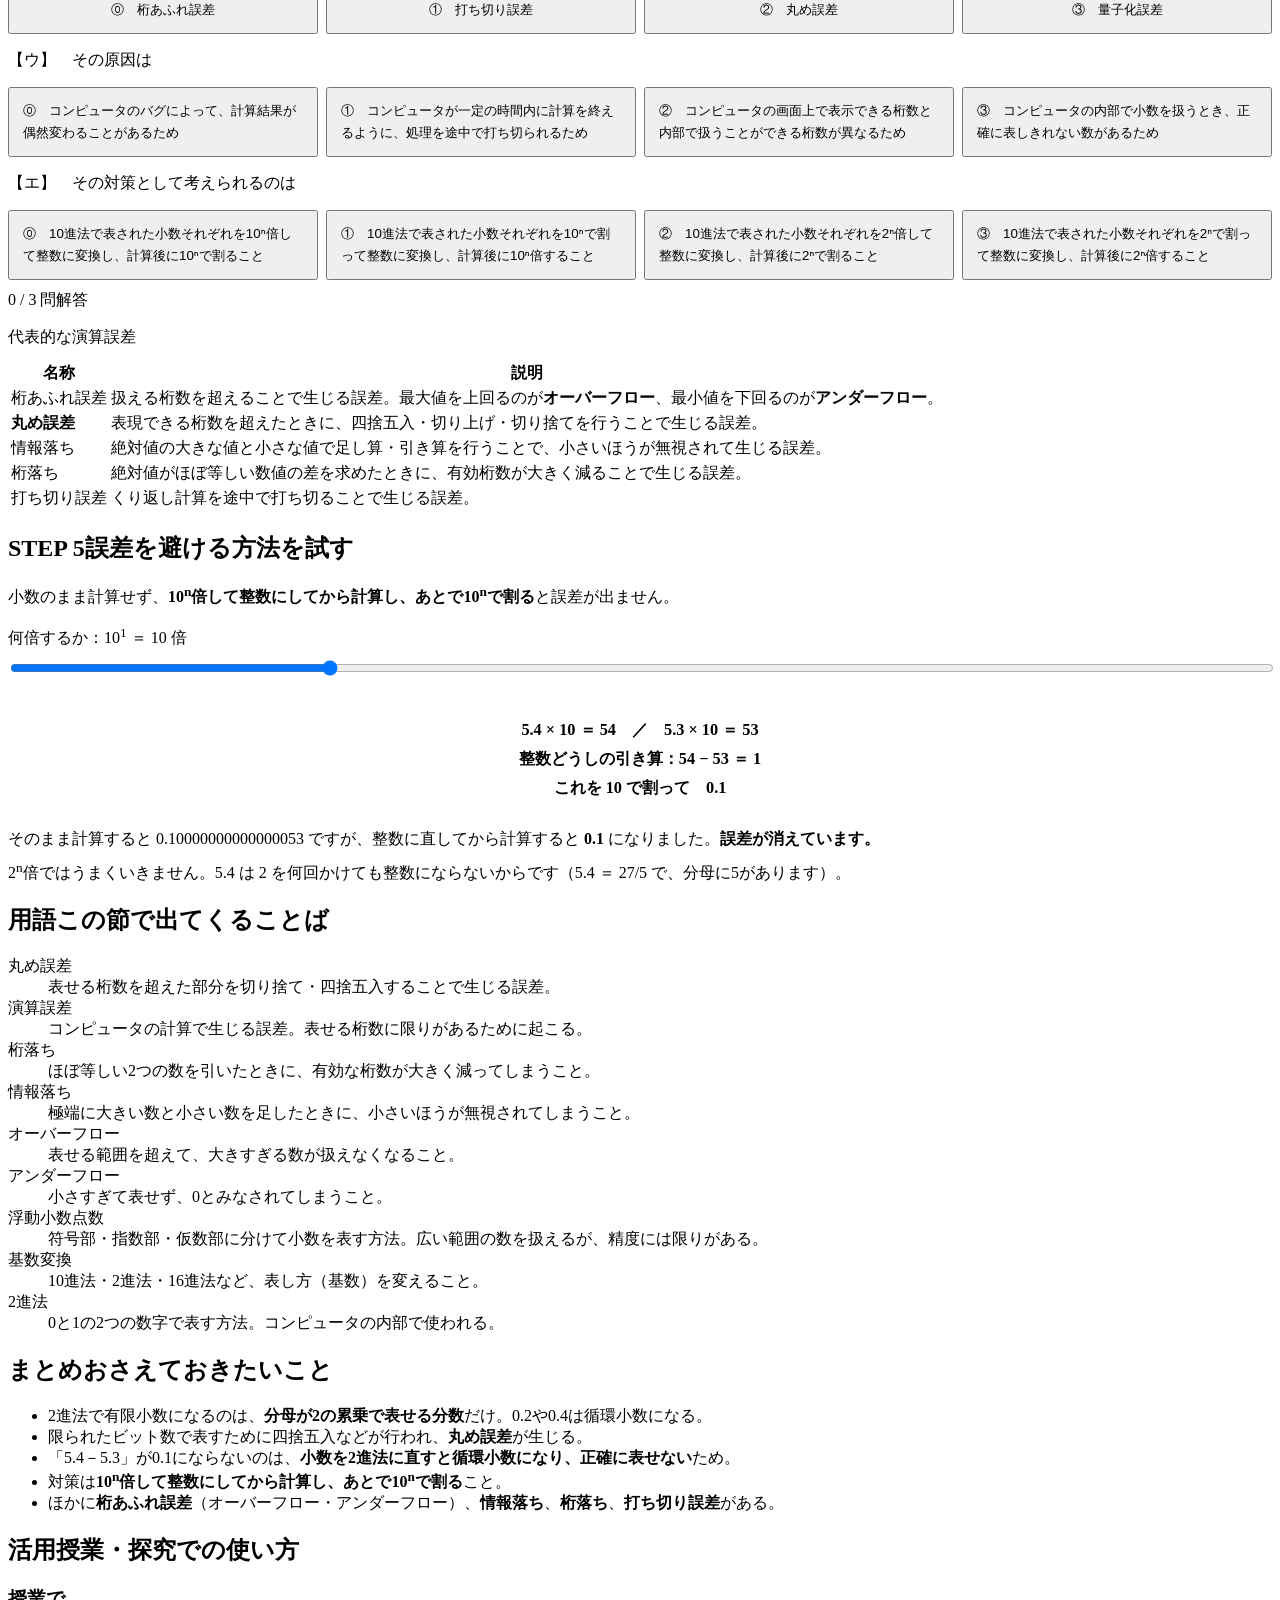
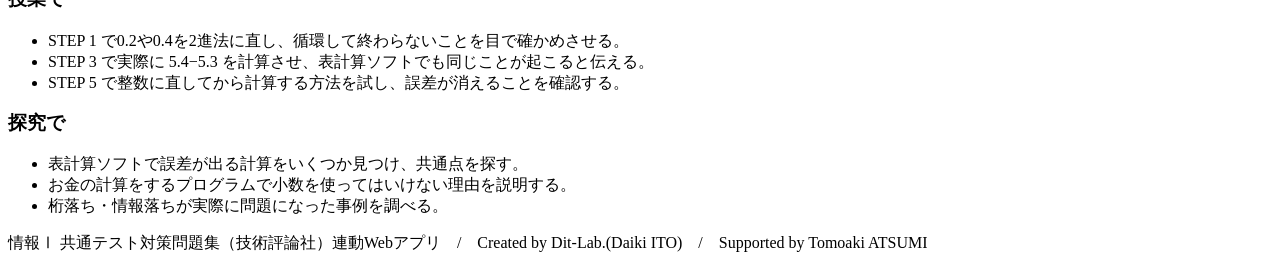
==== commit 598067ad: "feat: 予想してから確かめるステップを追加（直感が外れやすい点を明確化）" ====
--- a/index.html
+++ b/index.html
@@ -59,6 +59,12 @@
       <div id="q1Choices" class="choice4"></div>
       <div class="note" id="q1Fb" hidden style="margin-top:10px"></div>
     </div>
+  </section>
+
+  <section class="step">
+    <h2><span class="no">予想</span>0.1 を3回足すと？</h2>
+    <p class="desc">確かめる前に予想してみましょう。</p>
+    <div class="panel"><div id="pdE"></div></div>
   </section>
 
   <section class="step" id="step3">
@@ -153,6 +159,7 @@
 </footer>
 
 <script src="js/terms.js?v=31ea8772"></script>
-<script src="js/app.js?v=6a1f8d3b"></script>
+<script src="js/predict.js?v=1b9c8bf0"></script>
+<script src="js/app.js?v=2b14b326"></script>
 </body>
 </html>
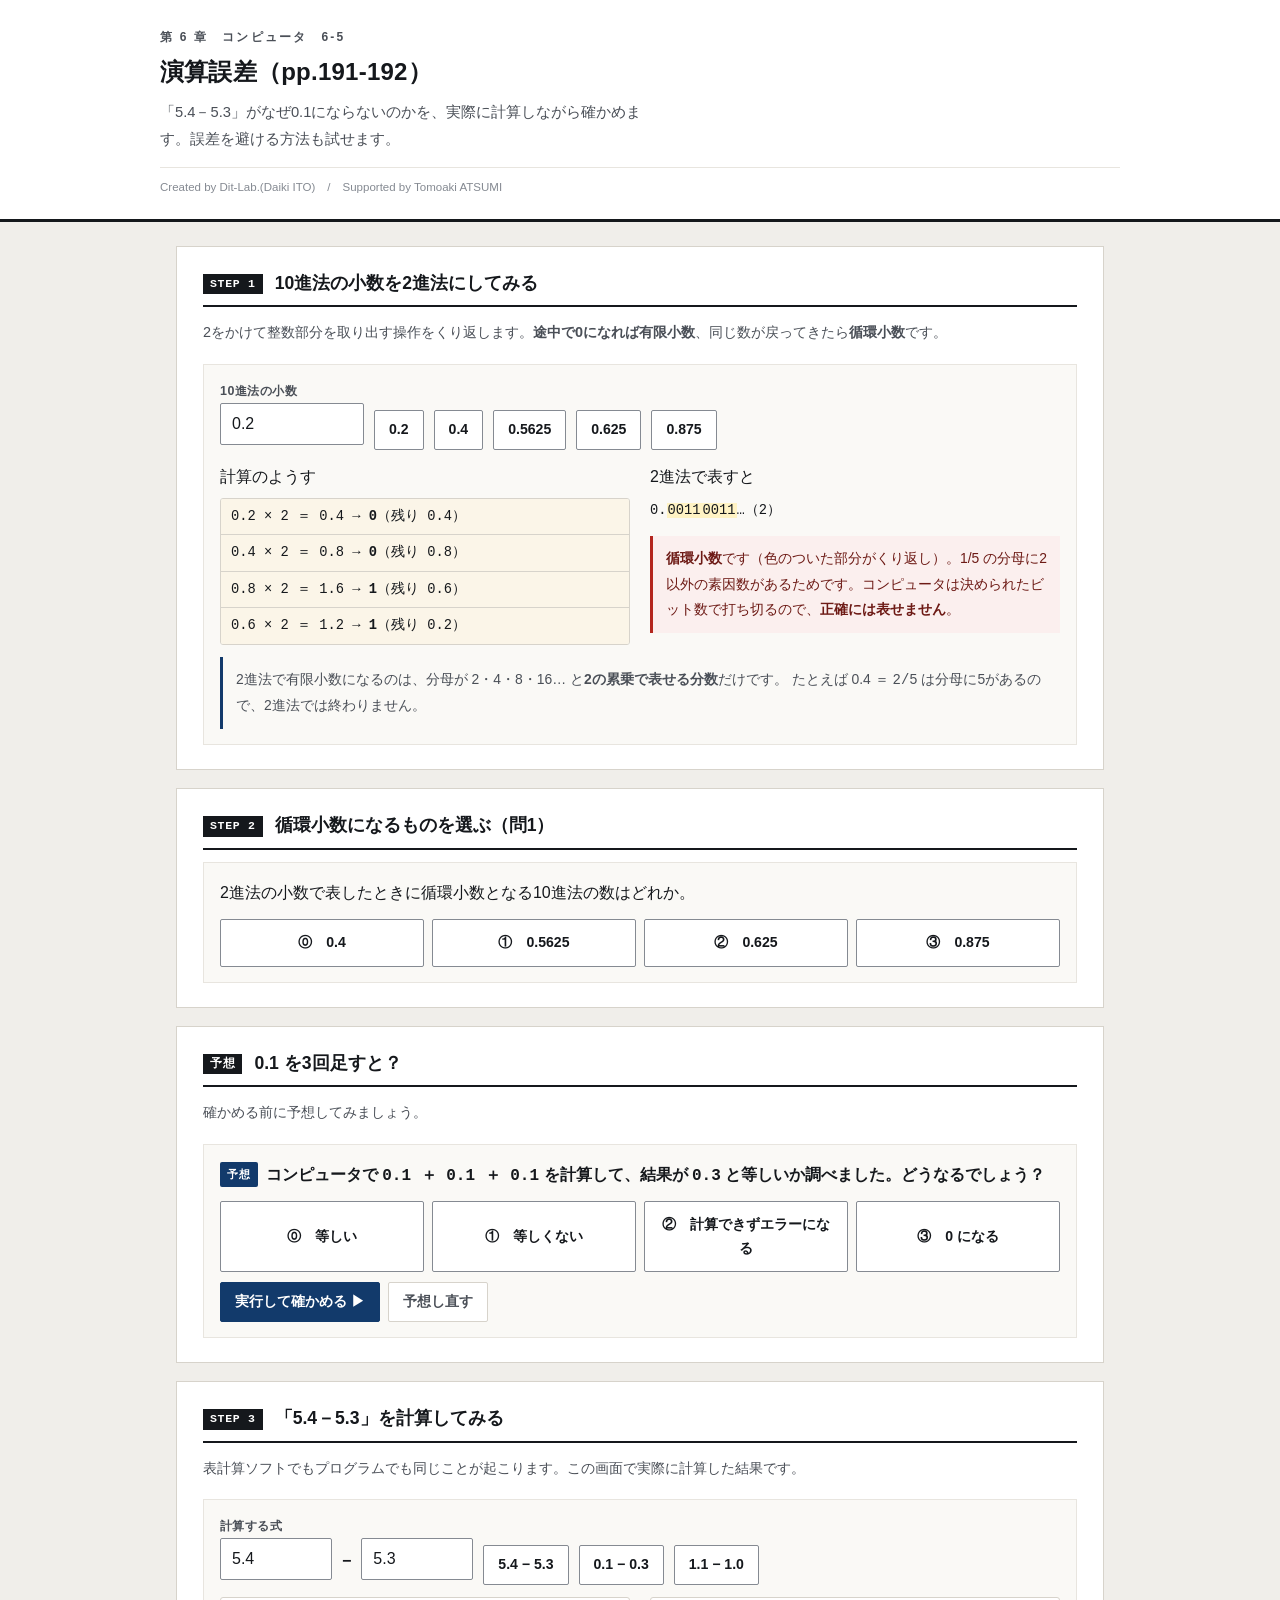
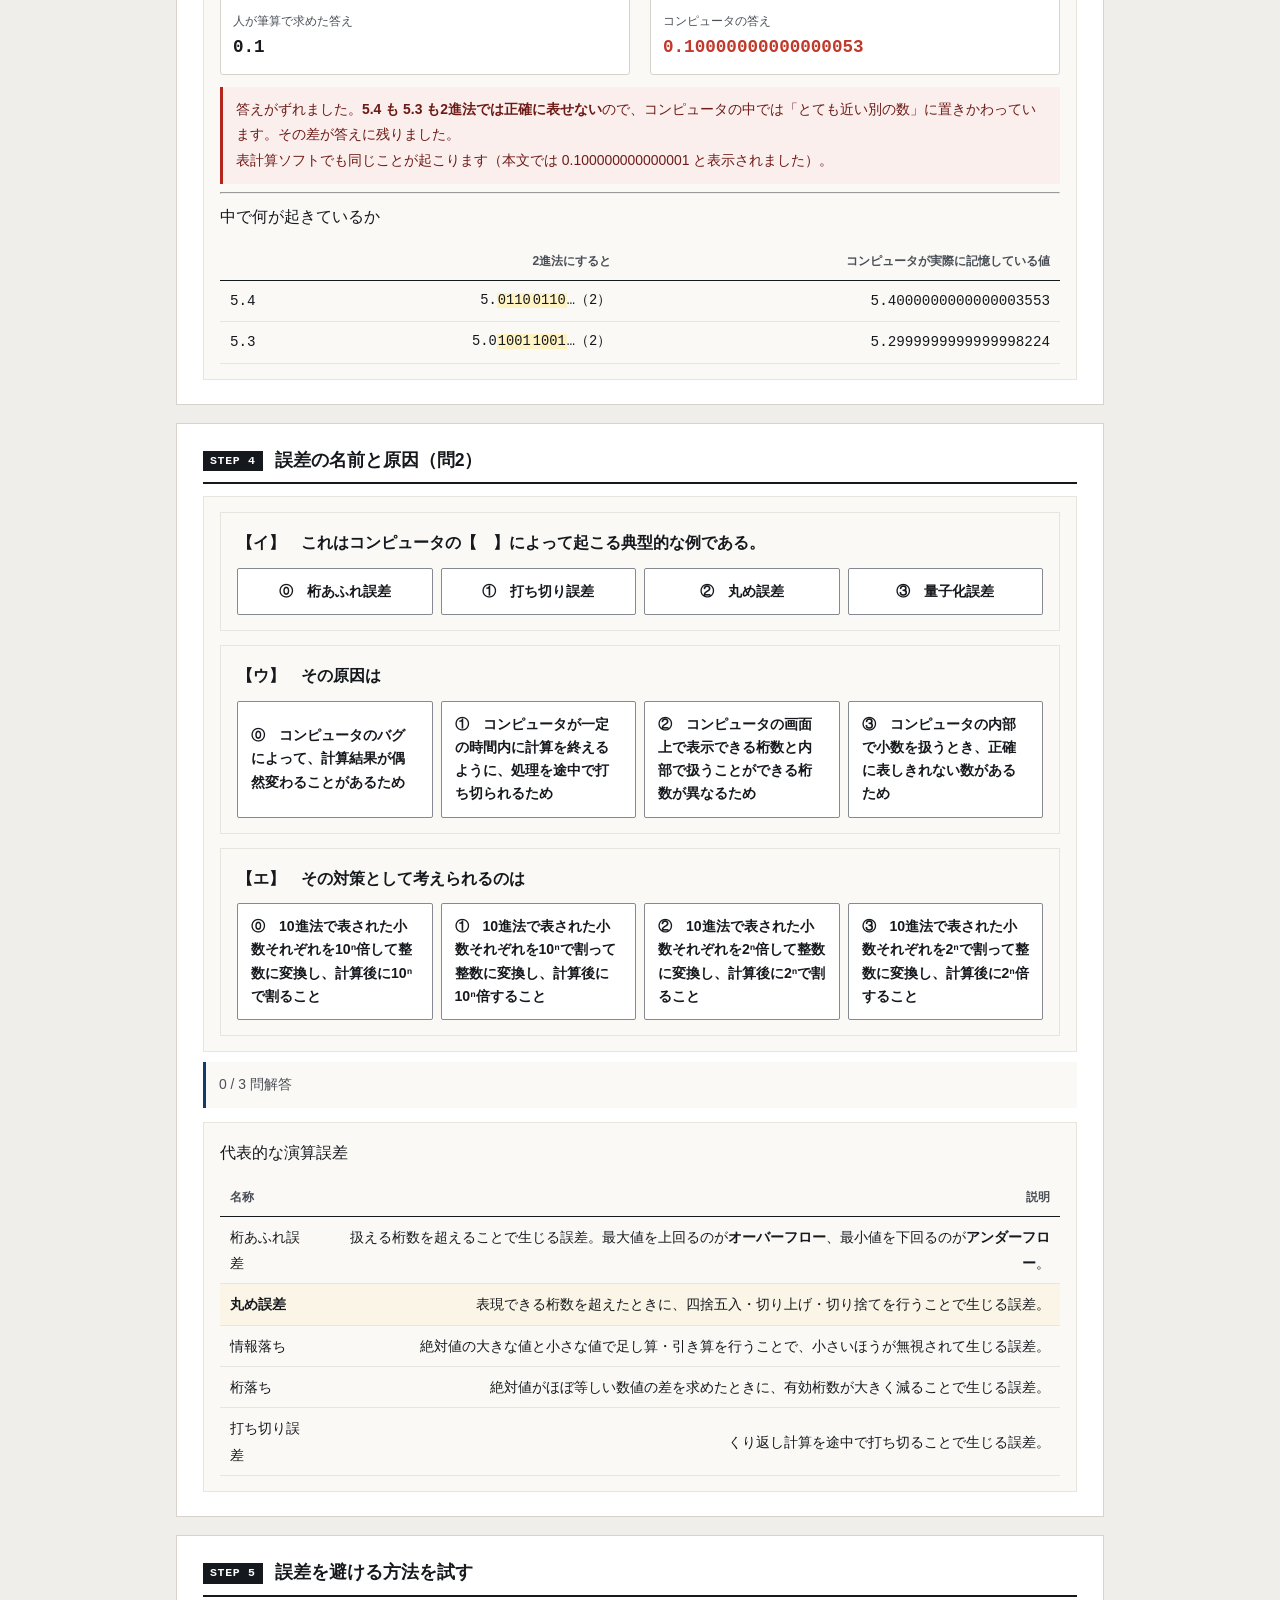
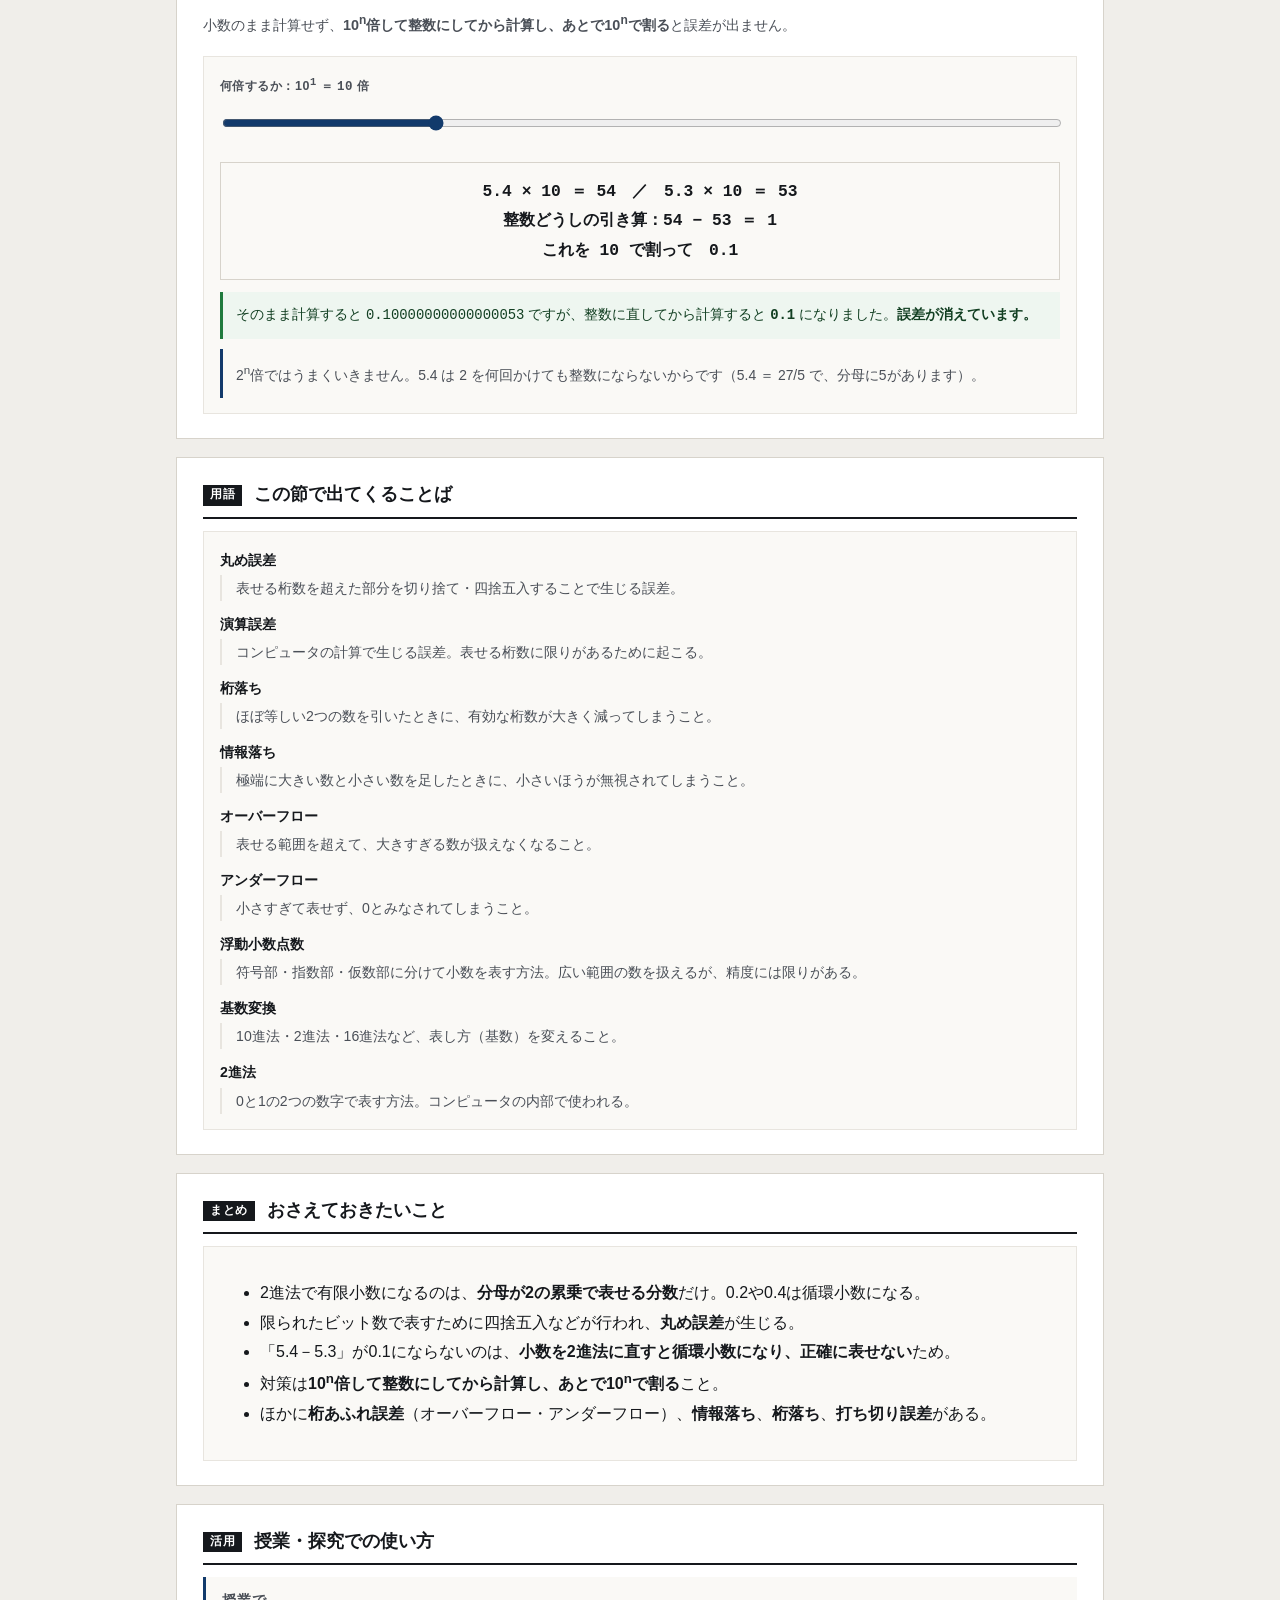
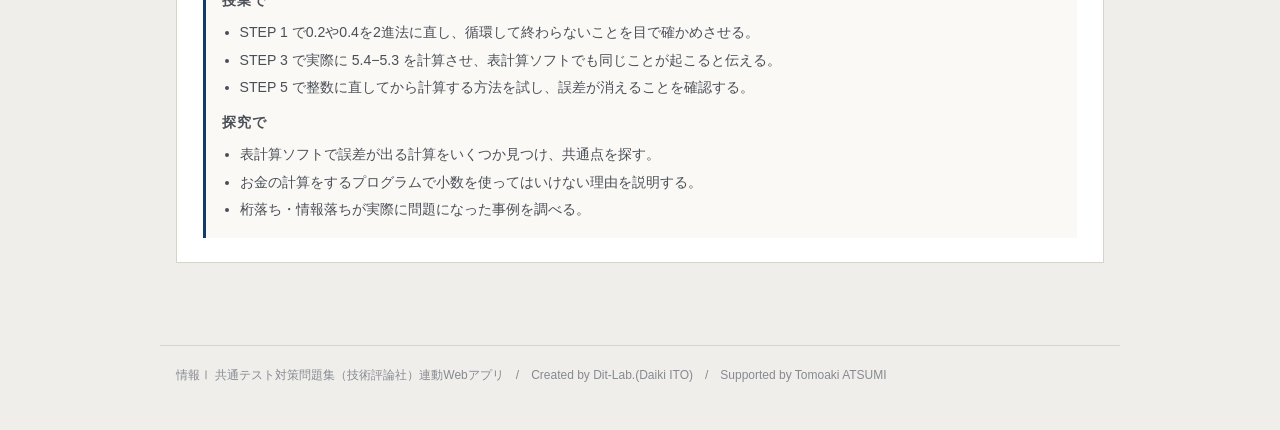
==== commit d4f858e2: "fix: 未定義のCSS変数（--line/--muted/--sans）で枠線と文字色が消えていた問題を修正" ====
--- a/index.html
+++ b/index.html
@@ -6,7 +6,7 @@
 <title>演算誤差｜情報Ⅰ共通テスト対策問題集</title>
 <meta name="description" content="「5.4－5.3」がなぜ0.1にならないのかを、実際に計算しながら確かめます。誤差を避ける方法も試せます。">
 <link rel="icon" href="data:image/svg+xml,%3Csvg xmlns=%22http://www.w3.org/2000/svg%22 viewBox=%220 0 32 32%22%3E%3Crect width=%2232%22 height=%2232%22 fill=%22%2315181c%22/%3E%3Ctext x=%2216%22 y=%2222%22 font-size=%2218%22 font-family=%22monospace%22 fill=%22%23fff%22 text-anchor=%22middle%22%3E01%3C/text%3E%3C/svg%3E">
-<link rel="stylesheet" href="css/style.css?v=bdbb3cb0">
+<link rel="stylesheet" href="css/style.css?v=88681cd4">
 <link rel="stylesheet" href="css/app.css?v=4295bcca">
 </head>
 <body>
--- a/css/style.css
+++ b/css/style.css
@@ -0,0 +1,304 @@
+/* =========================================================
+   情報Ⅰ 共通テスト対策問題集 — Web アプリ共通スタイル
+   紙面（参考書）に寄せた設計。装飾色は使わず、色は意味を持つときだけ。
+   ========================================================= */
+
+:root{
+  --paper:#ffffff;
+  --paper-2:#faf9f6;      /* うすい紙 */
+  --bg:#f0eeea;           /* 台紙 */
+  --ink:#15181c;
+  --ink-2:#4a4f57;
+  --ink-3:#858a92;
+  --rule:#d7d3cb;
+  /* 旧名のまま書かれているアプリ用の別名（未定義だと枠線や文字色が消えるため） */
+  --line: var(--rule);
+  --muted: var(--ink-2);
+  --sans: var(--font);         /* 罫線 */
+  --rule-2:#e8e5df;
+  --accent:#123a6b;       /* 濃紺。主要操作と現在地だけに使う */
+  --accent-w:#e9eef6;
+  --zero:#c0392b;         /* 左＝0 */
+  --one:#1d4ed8;          /* 右＝1 */
+  --ok:#1f7a3d;   --ok-bg:#eef6f0;
+  --ng:#b3261e;   --ng-bg:#fbefee;
+  --warn:#8a5a00; --warn-bg:#fbf5e8;
+  --font:"Hiragino Kaku Gothic ProN","Hiragino Sans","Yu Gothic Medium","Yu Gothic",
+         "Noto Sans JP",Meiryo,-apple-system,BlinkMacSystemFont,sans-serif;
+  --mono:"SFMono-Regular",Menlo,Consolas,"Courier New",monospace;
+}
+
+*{box-sizing:border-box}
+[hidden]{display:none !important}
+html{-webkit-text-size-adjust:100%}
+body{
+  margin:0; background:var(--bg); color:var(--ink);
+  font-family:var(--font); font-size:16px; line-height:1.85;
+  font-feature-settings:"palt" 1;
+}
+h1,h2,h3,h4{line-height:1.45; margin:0; font-weight:700}
+p{margin:0 0 .75em} p:last-child{margin-bottom:0}
+a{color:var(--accent)}
+
+/* ---------- 標題 ---------- */
+.app-header{background:var(--paper); border-bottom:3px solid var(--ink); padding:26px 20px 20px}
+.app-header .inner{max-width:960px; margin:0 auto}
+.app-header .eyebrow{
+  font-size:.75rem; font-weight:700; color:var(--ink-2); letter-spacing:.18em;
+  display:block; margin-bottom:7px;
+}
+.app-header h1{font-size:1.5rem; letter-spacing:.01em}
+.app-header .lead{font-size:.92rem; color:var(--ink-2); margin-top:9px; max-width:60ch}
+.app-header .credit{
+  font-size:.72rem; color:var(--ink-3); margin-top:14px;
+  padding-top:9px; border-top:1px solid var(--rule-2);
+}
+
+/* ---------- 版面 ---------- */
+.wrap{max-width:960px; margin:0 auto; padding:24px 16px 64px}
+.step{background:var(--paper); border:1px solid var(--rule); padding:24px 26px; margin-bottom:18px}
+.step > h2{
+  display:flex; align-items:baseline; gap:12px; font-size:1.1rem;
+  padding-bottom:9px; border-bottom:2px solid var(--ink); margin-bottom:12px;
+}
+.step > h2 .no{
+  flex:none; font-family:var(--mono); font-size:.72rem; font-weight:700;
+  background:var(--ink); color:var(--paper); padding:2px 7px; letter-spacing:.06em;
+  position:relative; top:-2px;
+}
+.step > .desc{color:var(--ink-2); font-size:.9rem; margin-bottom:18px}
+.step[hidden]{display:none}
+
+.grid{display:grid; gap:20px}
+.grid > *{min-width:0}          /* 子の中身で列が広がるのを防ぐ */
+@media(min-width:800px){ .grid.c2{grid-template-columns:1fr 1fr} }
+@media(min-width:800px){ .grid.c21{grid-template-columns:1.45fr 1fr} }
+
+.panel{border:1px solid var(--rule-2); background:var(--paper-2); padding:15px 16px; min-width:0}
+.panel > h3{
+  font-size:.8rem; font-weight:700; color:var(--ink-2); letter-spacing:.08em;
+  margin-bottom:12px; padding-bottom:6px; border-bottom:1px solid var(--rule);
+}
+
+/* ---------- 部品 ---------- */
+.btn{
+  appearance:none; border:1px solid var(--ink-3); background:var(--paper); color:var(--ink);
+  font-family:inherit; font-size:.88rem; font-weight:700; padding:8px 14px;
+  border-radius:2px; cursor:pointer; min-height:40px; line-height:1.4;
+  transition:background .12s, border-color .12s, color .12s;
+}
+.btn:hover:not(:disabled){background:var(--accent-w); border-color:var(--accent); color:var(--accent)}
+.btn:disabled{opacity:.35; cursor:not-allowed}
+.btn.primary{background:var(--accent); color:var(--paper); border-color:var(--accent)}
+.btn.primary:hover:not(:disabled){background:#0d2c53; color:var(--paper)}
+.btn.ghost{border-color:var(--rule); color:var(--ink-2)}
+.btn.sm{font-size:.8rem; padding:5px 10px; min-height:34px}
+.btn-row{display:flex; flex-wrap:wrap; gap:8px; align-items:center}
+
+/* タブ（見出し下線式） */
+.seg{display:flex; gap:0; border-bottom:1px solid var(--rule)}
+.seg button{
+  appearance:none; border:0; background:transparent; font-family:inherit; font-size:.88rem;
+  font-weight:700; color:var(--ink-3); padding:9px 4px; margin-right:26px; cursor:pointer;
+  border-bottom:3px solid transparent; margin-bottom:-1px; min-height:40px;
+}
+.seg button:hover{color:var(--ink-2)}
+.seg button[aria-pressed="true"]{color:var(--ink); border-bottom-color:var(--accent)}
+
+label.fld{display:block; font-size:.78rem; font-weight:700; color:var(--ink-2); margin-bottom:5px; letter-spacing:.04em}
+input[type=text], textarea, input[type=number]{
+  width:100%; font-family:inherit; font-size:1rem; color:var(--ink);
+  border:1px solid var(--ink-3); border-radius:2px; padding:9px 11px;
+  background:var(--paper); min-height:42px;
+}
+input:focus, textarea:focus{outline:2px solid var(--accent); outline-offset:-1px; border-color:var(--accent)}
+.btn:focus-visible, .seg button:focus-visible, .node-card:focus-visible{outline:2px solid var(--accent); outline-offset:2px}
+textarea{resize:vertical; line-height:1.7}
+.mono{font-family:var(--mono)}
+
+table.tbl{width:100%; border-collapse:collapse; font-size:.89rem}
+table.tbl th, table.tbl td{border-bottom:1px solid var(--rule-2); padding:7px 10px; text-align:right}
+table.tbl th:first-child, table.tbl td:first-child{text-align:left}
+table.tbl thead th{border-bottom:1.5px solid var(--ink); font-size:.76rem; color:var(--ink-2); font-weight:700; white-space:nowrap}
+.tbl-scroll{overflow-x:auto; -webkit-overflow-scrolling:touch; max-width:100%}
+
+.note{padding:10px 13px; font-size:.87rem; border-left:3px solid var(--ink-3); background:var(--paper-2); overflow-wrap:break-word; word-break:break-word}
+.note.ok{background:var(--ok-bg); border-left-color:var(--ok); color:#123f22}
+.note.ng{background:var(--ng-bg); border-left-color:var(--ng); color:#6d1a15}
+.note.info{background:var(--paper-2); border-left-color:var(--accent); color:var(--ink-2)}
+.note.warn{background:var(--warn-bg); border-left-color:var(--warn); color:#5c3d00}
+.note[hidden]{display:none}
+
+.badge{
+  display:inline-block; font-size:.72rem; font-weight:700; padding:1px 7px;
+  border:1px solid var(--rule); color:var(--ink-2); background:var(--paper); letter-spacing:.04em;
+}
+
+/* 数値は罫線で仕切るだけ。カードにしない */
+.metrics{display:flex; flex-wrap:wrap; gap:0; border-top:1px solid var(--rule)}
+.metric{flex:1 1 130px; padding:11px 14px 11px 0; border-right:1px solid var(--rule-2)}
+.metric:last-child{border-right:0}
+.metric .k{font-size:.74rem; color:var(--ink-3); font-weight:700; letter-spacing:.05em}
+.metric .v{font-size:1.6rem; font-weight:700; line-height:1.3; font-family:var(--mono); letter-spacing:-.01em}
+.metric .s{font-size:.76rem; color:var(--ink-2)}
+
+.bit0{color:var(--zero); font-weight:700}
+.bit1{color:var(--one); font-weight:700}
+
+.app-footer{
+  max-width:960px; margin:0 auto; padding:18px 16px 44px; color:var(--ink-3);
+  font-size:.75rem; border-top:1px solid var(--rule);
+}
+.sr-only{position:absolute;width:1px;height:1px;overflow:hidden;clip:rect(0 0 0 0);white-space:nowrap}
+
+@media(max-width:640px){
+  body{font-size:15px}
+  .app-header{padding:20px 16px 16px}
+  .app-header h1{font-size:1.16rem}
+  .wrap{padding:16px 12px 52px}
+  .step{padding:18px 15px}
+  .seg button{margin-right:18px; font-size:.84rem}
+  .metric{flex-basis:50%; border-right:0}
+}
+@media (prefers-reduced-motion:reduce){ *{animation:none!important; transition:none!important} }
+
+/* ---------- 自分のデータ・共有・印刷 ---------- */
+.toolbar{display:flex; flex-wrap:wrap; gap:8px; align-items:center; margin-top:12px;
+  padding-top:12px; border-top:1px solid var(--rule-2)}
+.toolbar .hint{font-size:.78rem; color:var(--ink-3)}
+.paste-area{width:100%; min-height:110px; font-family:var(--mono); font-size:.86rem}
+.use-note{background:var(--paper-2); border-left:3px solid var(--accent); padding:14px 16px; font-size:.88rem}
+.use-note h3{font-size:.86rem; letter-spacing:.06em; margin-bottom:8px; color:var(--ink-2)}
+.use-note ol, .use-note ul{margin:0; padding-left:1.25em; line-height:1.95; color:var(--ink-2)}
+
+@media print{
+  body{background:#fff}
+  .app-header{border-bottom:2px solid #000}
+  .step{border:1px solid #bbb; break-inside:avoid; page-break-inside:avoid; margin-bottom:12px}
+  .btn, .seg, .toolbar, input[type=range]{display:none !important}
+  .note{border-left-width:2px}
+  a[href]:after{content:""}
+}
+
+/* ---------- 入力グリッド ---------- */
+.dg-scroll{overflow:auto; -webkit-overflow-scrolling:touch; border:1px solid var(--rule); background:var(--paper); max-height:420px}
+table.dg{border-collapse:collapse; font-family:var(--mono); font-size:.9rem; min-width:100%}
+table.dg th, table.dg td{border:1px solid var(--rule-2); padding:0}
+table.dg thead th{background:var(--paper-2); position:sticky; top:0; z-index:2}
+table.dg .dg-n{background:var(--paper-2); color:var(--ink-3); font-size:.76rem; font-weight:400;
+  text-align:center; min-width:34px; padding:0 4px; position:sticky; left:0; z-index:1}
+table.dg .dg-corner{background:var(--paper-2); min-width:34px; position:sticky; left:0; z-index:3}
+table.dg .dg-act{background:var(--paper-2); width:34px}
+.dg-h, .dg-c{width:100%; min-width:96px; border:0; background:transparent; font-family:inherit;
+  font-size:.9rem; padding:8px 9px; color:var(--ink); min-height:38px}
+.dg-h{font-weight:700; font-family:var(--font); font-size:.82rem; color:var(--ink-2)}
+.dg-c.num{text-align:right}
+.dg-c:focus, .dg-h:focus{outline:2px solid var(--accent); outline-offset:-2px; background:var(--accent-w)}
+.dg-del{border:0; background:transparent; color:var(--ink-3); cursor:pointer; width:32px; height:34px; font-size:1rem}
+.dg-del:hover{color:var(--ng)}
+.dg-tools{display:flex; flex-wrap:wrap; gap:8px; align-items:center; margin-top:10px}
+.dg-hint{font-size:.76rem; color:var(--ink-3)}
+
+/* ---------- ファイル読み込み ---------- */
+.filebox{display:flex; flex-wrap:wrap; gap:10px; align-items:center; padding:12px;
+  border:1px dashed var(--rule); background:var(--paper-2)}
+.filebox input[type=file]{font-size:.85rem; font-family:inherit; max-width:100%}
+.filebox .sel{max-width:220px}
+.filelabel{display:inline-flex; align-items:center; gap:6px; font-size:.85rem; font-weight:700;
+  border:1px solid var(--ink-3); background:var(--paper); padding:8px 14px; border-radius:2px; cursor:pointer; min-height:40px}
+.filelabel:hover{border-color:var(--accent); color:var(--accent); background:var(--accent-w)}
+.filelabel input{display:none}
+
+/* ---------- 用語解説 ---------- */
+.term{position:relative; border-bottom:1.5px dotted var(--accent); cursor:help; color:var(--accent); font-weight:700}
+.term .term-pop{display:none; position:absolute; left:0; top:1.7em; z-index:50; width:min(300px,78vw);
+  background:var(--paper); border:1px solid var(--ink-3); box-shadow:0 6px 20px rgba(0,0,0,.14);
+  padding:10px 12px; font-size:.82rem; font-weight:400; color:var(--ink-2); line-height:1.75;
+  border-left:3px solid var(--accent); cursor:auto; text-align:left}
+.term .term-pop b{display:block; color:var(--ink); font-size:.86rem; margin-bottom:3px}
+.term.open .term-pop{display:block}
+dl.gloss{margin:0; font-size:.88rem}
+dl.gloss dt{font-weight:700; color:var(--ink); margin-top:10px}
+dl.gloss dt:first-child{margin-top:0}
+dl.gloss dd{margin:2px 0 0; color:var(--ink-2); line-height:1.85; padding-left:1em; border-left:2px solid var(--rule-2)}
+@media print{ .term{border-bottom:0; color:inherit} .term .term-pop{display:none !important} }
+
+/* ---------- スマホ・タブレット ---------- */
+@media (max-width:1024px){
+  /* iOS で入力時に画面が勝手に拡大するのを防ぐ（16px 未満だとズームする） */
+  input[type=text], input[type=number], textarea, select, .dg-c, .dg-h{ font-size:16px }
+  .dg-c, .dg-h{ min-width:110px }
+}
+@media (max-width:820px){
+  .grid.c2,.grid.c21{grid-template-columns:1fr}
+  .dg-scroll{max-height:340px}
+  .filebox{flex-direction:column; align-items:stretch}
+  .filebox .sel{max-width:100%}
+  .term .term-pop{left:auto; right:0; width:min(280px,86vw)}
+}
+@media (max-width:480px){
+  .step > h2{font-size:1rem; flex-wrap:wrap}
+  .metrics{gap:0}
+  .metric{flex-basis:50%; padding-right:10px}
+  .metric .v{font-size:1.3rem}
+  .btn{padding:8px 12px}
+  .dg-tools{gap:6px}
+  .dg-hint{width:100%}
+}
+/* タッチ操作でのスクロールを滑らかに */
+.tbl-scroll, .dg-scroll, .tree-box{ -webkit-overflow-scrolling:touch; overscroll-behavior-x:contain }
+
+/* 幅指定つきの入力欄がスマートフォンではみ出さないようにする */
+input[type=text], input[type=number], input[type=search], textarea, select{ max-width:100% }
+.btn-row > label{ min-width:0; max-width:100% }
+.btn-row > label input, .btn-row > label select{ max-width:100% }
+
+/* 共通：○×判定・並べかえ（quiz.js 用） */
+.abcde{border:1px solid var(--rule); border-radius:3px; overflow:hidden}
+.abcde > div{border-top:1px solid var(--rule); padding:10px 12px}
+.abcde > div:first-child{border-top:0}
+.abcde .st{display:flex; gap:10px; align-items:flex-start; flex-wrap:wrap}
+.abcde .st .k{font-weight:700; font-family:var(--mono); min-width:1.4em}
+.abcde .st .t{flex:1; min-width:12em}
+.abcde .jb{display:flex; gap:6px}
+.abcde .jb .btn{min-width:3.4em; padding:6px 10px; text-align:center}
+.prep{display:grid; grid-template-columns:repeat(auto-fit,minmax(150px,1fr)); gap:10px; margin-top:10px}
+.prep .slot{border:1px dashed var(--ink-3); border-radius:3px; padding:10px; min-height:92px; background:var(--paper)}
+.prep .slot.filled{border-style:solid}
+.prep .slot .tag{font:700 .74rem/1.4 var(--mono); color:var(--accent); display:block; margin-bottom:6px}
+.prep .slot .txt{font-size:.86rem; line-height:1.7}
+.cards{display:flex; flex-wrap:wrap; gap:8px; margin-top:10px}
+.cards .c{border:1px solid var(--ink-3); border-radius:3px; padding:9px 12px; background:var(--paper);
+  cursor:pointer; font-size:.88rem; max-width:100%; text-align:left; font-family:inherit; color:var(--ink)}
+.cards .c:hover{background:var(--warn-bg)}
+.cards .c.used{opacity:.35; pointer-events:none}
+
+/* --- 予想してから実行 --- */
+.pmark{display:inline-block; background:var(--accent); color:#fff; font-size:.7rem; font-weight:700;
+  letter-spacing:.08em; padding:2px 7px; border-radius:2px; margin-right:8px; vertical-align:2px}
+input.pin{font-size:1.05rem; padding:7px 10px; border:1px solid var(--rule); border-radius:3px;
+  width:9em; max-width:100%; background:#fff}
+.btn-row .unit{color:var(--muted); font-size:.9rem}
+.choice4 .btn.on{border-color:var(--accent); box-shadow:inset 0 0 0 1px var(--accent); font-weight:700}
+/* 設問文の見出し（flex ではなく通常の段落。.qhead は左右振り分け用なので用途が別） */
+.pq{margin:0 0 10px; font-weight:700; line-height:1.85}
+
+/* --- 自分のテーマでやってみる（ワークシート） --- */
+.wsheet{display:grid; gap:14px}
+@media(min-width:760px){ .wsheet{grid-template-columns:1fr 1fr} }
+.wsf{display:block}
+.wsf .wsl{display:block; font-weight:700; font-size:.9rem; margin-bottom:3px}
+.wsf .wsh{display:block; font-size:.78rem; color:var(--muted); margin-bottom:5px; line-height:1.6}
+.wsf textarea{width:100%; max-width:100%; font:inherit; font-size:.92rem; line-height:1.75;
+  padding:8px 10px; border:1px solid var(--rule); border-radius:3px; background:#fff; resize:vertical}
+.wsf textarea:focus{outline:2px solid var(--accent); outline-offset:-2px}
+.wsout{margin-top:14px; border:1px solid var(--ink-3); border-radius:3px; background:#fff; padding:16px 18px}
+.wsout h4{margin:0 0 10px; font-size:1rem}
+.wsout dl{margin:0}
+.wsout dt{font-weight:700; font-size:.84rem; color:var(--accent); margin-top:10px}
+.wsout dd{margin:2px 0 0; font-size:.92rem; line-height:1.85; white-space:pre-wrap}
+.wsout .wsmsg{margin:10px 0 0; font-size:.86rem; color:var(--muted)}
+@media print{
+  .app-header, .btn-row, .step:not(.wsprint){ display:none !important }
+  .wsout{border:none; padding:0}
+}
